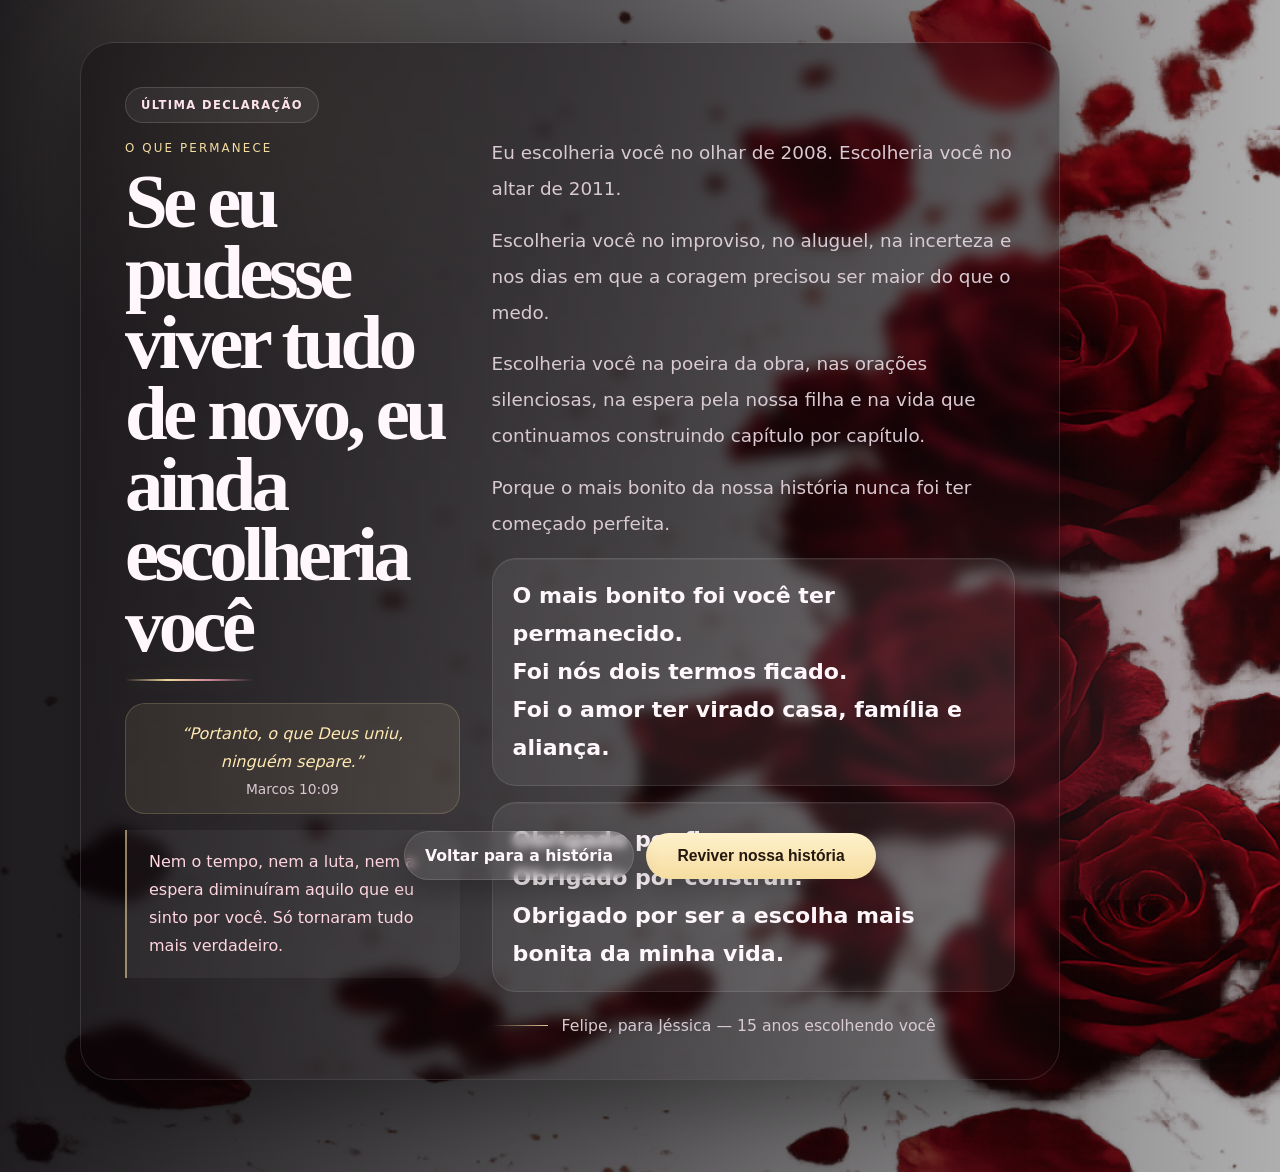
==== declaracao.html @ 46ca0038 "Add files via upload" ====
<!DOCTYPE html>
<html lang="pt-BR">
<head>
  <meta charset="UTF-8" />
  <meta name="viewport" content="width=device-width, initial-scale=1.0" />
  <title>Declaração Final | Felipe & Jéssica</title>
  <meta name="description" content="Declaração final de Felipe para Jéssica pelos 15 anos de casamento." />
  <style>
    :root{
      --bg:#090609;
      --text:#fff7fb;
      --muted:#d8c9d2;
      --rose:#f29ab3;
      --rose-2:#ffd5df;
      --gold:#f6dda0;
      --gold-soft:#fff1cc;
      --line:rgba(255,255,255,.13);
      --shadow:0 28px 90px rgba(0,0,0,.45);
    }

    *{box-sizing:border-box}

    html{scroll-behavior:smooth}

    body{
      margin:0;
      min-height:100svh;
      font-family:"Segoe UI", system-ui, -apple-system, sans-serif;
      color:var(--text);
      background:
        linear-gradient(90deg, rgba(8,5,8,.90), rgba(8,5,8,.66), rgba(8,5,8,.32)),
        url('./fotos/assets/rosas-v40.png') right center / cover no-repeat fixed;
      overflow-x:hidden;
    }

    body::before{
      content:"";
      position:fixed;
      inset:0;
      pointer-events:none;
      background:
        radial-gradient(circle at 20% 12%, rgba(246,221,160,.09), transparent 22%),
        radial-gradient(circle at 82% 78%, rgba(242,154,179,.12), transparent 24%);
      z-index:0;
    }

    .page{
      position:relative;
      z-index:1;
      width:min(1120px, calc(100% - 28px));
      margin:0 auto;
      min-height:100svh;
      display:grid;
      align-items:center;
      padding:42px 0 92px;
    }

    .panel{
      width:min(980px, 100%);
      padding:clamp(24px, 4vw, 44px);
      border-radius:34px;
      background:linear-gradient(180deg, rgba(12,7,11,.42), rgba(12,7,11,.22));
      border:1px solid rgba(255,255,255,.12);
      box-shadow:var(--shadow);
      backdrop-filter:blur(7px);
    }

    .layout{
      display:grid;
      grid-template-columns:minmax(240px,.78fr) minmax(0,1.22fr);
      gap:32px;
      align-items:start;
    }

    .badge{
      display:inline-flex;
      padding:10px 15px;
      border-radius:999px;
      border:1px solid rgba(255,255,255,.14);
      background:rgba(255,255,255,.06);
      color:#ffe3ec;
      letter-spacing:.12em;
      text-transform:uppercase;
      font-size:.72rem;
      font-weight:800;
      margin-bottom:18px;
    }

    .kicker{
      color:var(--gold);
      letter-spacing:.18em;
      text-transform:uppercase;
      font-size:.74rem;
      margin:0 0 12px;
    }

    h1{
      margin:0 0 18px;
      font-family:Georgia, "Times New Roman", serif;
      font-size:clamp(2.5rem, 6vw, 5.3rem);
      line-height:.92;
      letter-spacing:-.06em;
      text-wrap:balance;
    }

    .divider{
      width:128px;
      height:2px;
      border-radius:999px;
      margin:0 0 22px;
      background:linear-gradient(90deg, rgba(246,221,160,0), rgba(246,221,160,.96), rgba(242,154,179,.82), rgba(246,221,160,0));
      box-shadow:0 0 18px rgba(246,221,160,.18);
    }

    .verse{
      margin:20px 0 16px;
      padding:16px 18px;
      border-radius:20px;
      background:rgba(246,221,160,.08);
      border:1px solid rgba(246,221,160,.18);
      text-align:center;
    }

    .verse p{
      margin:0;
      color:#ffe8b2;
      font-style:italic;
      line-height:1.7;
    }

    .verse span{
      display:block;
      margin-top:6px;
      color:var(--muted);
      font-size:.86rem;
    }

    .side-note{
      padding:18px 18px 18px 22px;
      border-left:2px solid rgba(246,221,160,.55);
      background:rgba(255,255,255,.05);
      border-radius:0 22px 22px 0;
      color:var(--rose-2);
      line-height:1.75;
    }

    .copy{
      padding-top:48px;
    }

    .copy p{
      color:var(--muted);
      line-height:1.95;
      font-size:clamp(1.02rem, 1.45vw, 1.15rem);
      margin:0 0 16px;
      max-width:46ch;
    }

    .impact{
      color:var(--text) !important;
      font-size:clamp(1.12rem, 2vw, 1.38rem) !important;
      font-weight:800;
      line-height:1.72 !important;
      margin-top:14px !important;
      padding:18px 20px;
      border-radius:24px;
      background:rgba(255,255,255,.07);
      border:1px solid rgba(255,255,255,.10);
      box-shadow:inset 0 1px 0 rgba(255,255,255,.05);
    }

    .signature{
      margin-top:24px;
      display:flex;
      align-items:center;
      gap:14px;
      color:var(--muted);
      font-size:.98rem;
    }

    .signature::before{
      content:"";
      width:56px;
      height:1px;
      background:linear-gradient(90deg, rgba(246,221,160,0), rgba(246,221,160,.9));
    }

    .actions{
      position:fixed;
      left:50%;
      bottom:20px;
      transform:translateX(-50%);
      z-index:5;
      display:flex;
      gap:12px;
      align-items:center;
      justify-content:center;
      width:min(680px, calc(100% - 24px));
    }

    .btn{
      appearance:none;
      border:none;
      cursor:pointer;
      text-decoration:none;
      display:inline-flex;
      align-items:center;
      justify-content:center;
      gap:10px;
      border-radius:999px;
      padding:14px 20px;
      font-weight:800;
      font-size:.98rem;
      transition:.25s ease;
      box-shadow:0 12px 28px rgba(0,0,0,.24);
    }

    .btn-primary{
      background:linear-gradient(180deg, var(--gold-soft), var(--gold));
      color:#24170d;
      min-width:230px;
    }

    .btn-secondary{
      background:rgba(255,255,255,.08);
      color:var(--text);
      border:1px solid rgba(255,255,255,.12);
      backdrop-filter:blur(5px);
    }

    .btn:hover{
      transform:translateY(-2px);
    }

    .final-screen{
      position:fixed;
      inset:0;
      z-index:20;
      display:none;
      align-items:center;
      justify-content:center;
      padding:22px;
      background:
        radial-gradient(circle at center, rgba(246,221,160,.08), transparent 26%),
        rgba(0,0,0,.88);
      color:#fff;
      text-align:center;
    }

    .final-screen.open{display:flex}

    .final-message{
      max-width:760px;
      font-family:Georgia, "Times New Roman", serif;
      font-size:clamp(2rem, 6vw, 4.4rem);
      line-height:1.18;
      letter-spacing:-.04em;
      animation:fadeUp .9s ease both;
    }

    @keyframes fadeUp{
      from{opacity:0; transform:translateY(20px)}
      to{opacity:1; transform:none}
    }

    @media (max-width:800px){
      body{
        background:
          linear-gradient(90deg, rgba(8,5,8,.88), rgba(8,5,8,.58), rgba(8,5,8,.26)),
          url('./fotos/assets/rosas-v40.png') center center / cover no-repeat fixed;
      }

      .page{
        width:min(100% - 20px, 1120px);
        padding:22px 0 110px;
        align-items:start;
      }

      .panel{
        padding:22px 18px;
        border-radius:24px;
      }

      .layout{
        grid-template-columns:1fr;
        gap:18px;
      }

      .copy{
        padding-top:0;
      }

      h1{
        font-size:clamp(2.15rem, 11vw, 3.7rem);
      }

      .copy p{
        max-width:none;
        line-height:1.78;
      }

      .impact{
        padding:15px 14px;
        border-radius:18px;
      }

      .actions{
        flex-direction:column;
        bottom:12px;
      }

      .btn{
        width:100%;
      }
    }
  </style>
</head>
<body>
  <main class="page">
    <section class="panel">
      <div class="layout">
        <aside>
          <div class="badge">Última declaração</div>
          <div class="kicker">o que permanece</div>
          <h1>Se eu pudesse viver tudo de novo, eu ainda escolheria você</h1>
          <div class="divider" aria-hidden="true"></div>

          <div class="verse">
            <p>“Portanto, o que Deus uniu, ninguém separe.”</p>
            <span>Marcos 10:09</span>
          </div>

          <div class="side-note">
            Nem o tempo, nem a luta, nem a espera diminuíram aquilo que eu sinto por você.
            Só tornaram tudo mais verdadeiro.
          </div>
        </aside>

        <div class="copy">
          <p>Eu escolheria você no olhar de 2008. Escolheria você no altar de 2011.</p>

          <p>
            Escolheria você no improviso, no aluguel, na incerteza
            e nos dias em que a coragem precisou ser maior do que o medo.
          </p>

          <p>
            Escolheria você na poeira da obra, nas orações silenciosas,
            na espera pela nossa filha e na vida que continuamos construindo capítulo por capítulo.
          </p>

          <p>Porque o mais bonito da nossa história nunca foi ter começado perfeita.</p>

          <p class="impact">
            O mais bonito foi você ter permanecido.<br>
            Foi nós dois termos ficado.<br>
            Foi o amor ter virado casa, família e aliança.
          </p>

          <p class="impact">
            Obrigado por ficar.<br>
            Obrigado por construir.<br>
            Obrigado por ser a escolha mais bonita da minha vida.
          </p>

          <div class="signature">Felipe, para Jéssica — 15 anos escolhendo você</div>
        </div>
      </div>
    </section>
  </main>

  <div class="actions">
    <a class="btn btn-secondary" href="historia.html">Voltar para a história</a>
    <button class="btn btn-primary" type="button" id="reviverHistoria">Reviver nossa história</button>
  </div>

  <div class="final-screen" id="finalScreen">
    <div class="final-message">
      15 anos escolhendo você...<br><br>
      e eu escolheria tudo de novo.
    </div>
  </div>

  <script>
    const reviverBtn = document.getElementById('reviverHistoria');
    const finalScreen = document.getElementById('finalScreen');

    reviverBtn.addEventListener('click', () => {
      finalScreen.classList.add('open');

      setTimeout(() => {
        window.location.href = 'historia.html#capitulos';
      }, 4500);
    });

    finalScreen.addEventListener('click', () => {
      finalScreen.classList.remove('open');
    });
  </script>
</body>
</html>
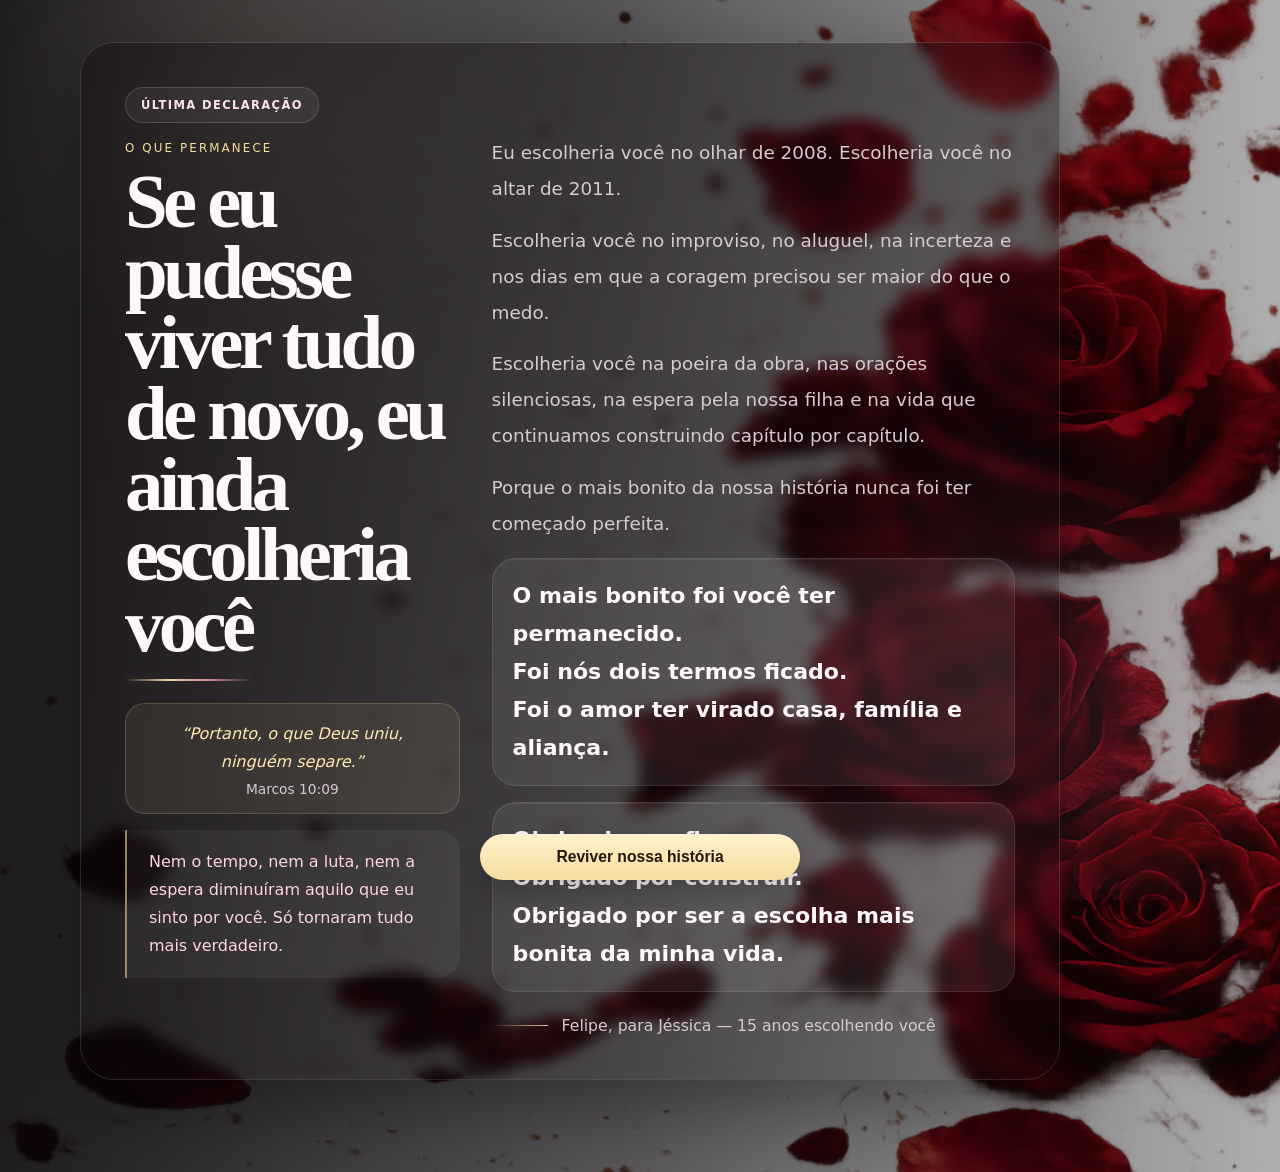
==== commit dae3cc61: "Update declaracao.html" ====
--- a/declaracao.html
+++ b/declaracao.html
@@ -313,7 +313,16 @@
         width:100%;
       }
     }
-  </style>
+  
+    /* ===== DECLARAÇÃO: BOTÃO ÚNICO ===== */
+    .actions{
+      justify-content:center !important;
+    }
+    .actions .btn-primary{
+      min-width:min(320px, 100%) !important;
+    }
+
+</style>
 </head>
 <body>
   <main class="page">
@@ -370,7 +379,6 @@
   </main>
 
   <div class="actions">
-    <a class="btn btn-secondary" href="historia.html">Voltar para a história</a>
     <button class="btn btn-primary" type="button" id="reviverHistoria">Reviver nossa história</button>
   </div>
 
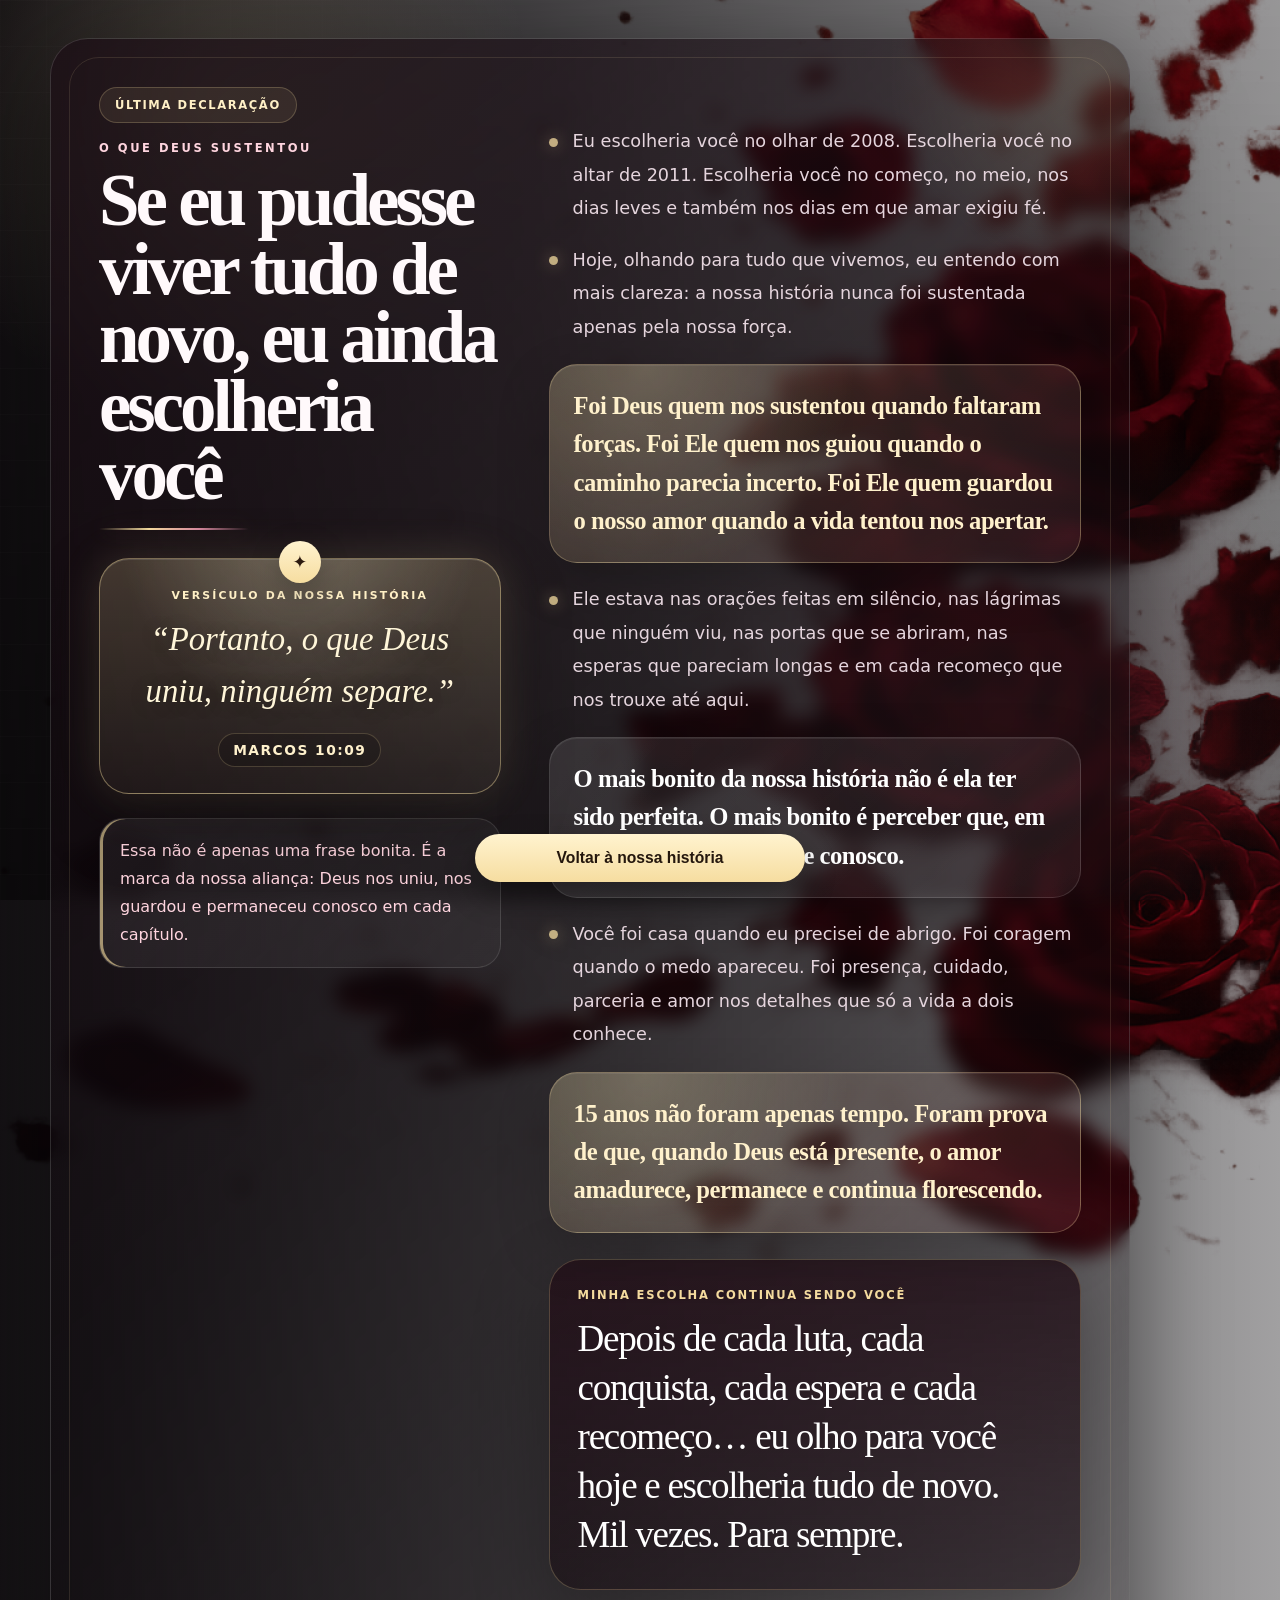
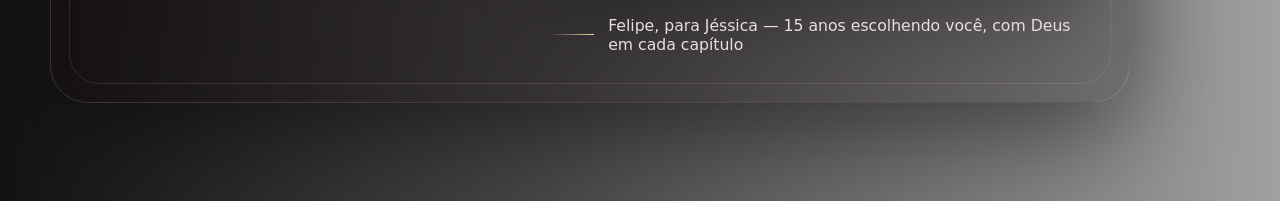
==== commit 90240e5b: "Update declaracao.html" ====
--- a/declaracao.html
+++ b/declaracao.html
@@ -8,18 +8,19 @@
   <style>
     :root{
       --bg:#090609;
-      --text:#fff7fb;
-      --muted:#d8c9d2;
+      --text:#fff9fb;
+      --muted:#e5d5dd;
+      --soft:#f8e7ee;
       --rose:#f29ab3;
       --rose-2:#ffd5df;
       --gold:#f6dda0;
-      --gold-soft:#fff1cc;
-      --line:rgba(255,255,255,.13);
-      --shadow:0 28px 90px rgba(0,0,0,.45);
+      --gold-2:#fff3cf;
+      --wine:#231019;
+      --line:rgba(255,255,255,.14);
+      --shadow:0 30px 100px rgba(0,0,0,.50);
     }
 
     *{box-sizing:border-box}
-
     html{scroll-behavior:smooth}
 
     body{
@@ -28,7 +29,7 @@
       font-family:"Segoe UI", system-ui, -apple-system, sans-serif;
       color:var(--text);
       background:
-        linear-gradient(90deg, rgba(8,5,8,.90), rgba(8,5,8,.66), rgba(8,5,8,.32)),
+        linear-gradient(90deg, rgba(8,5,8,.95), rgba(8,5,8,.74) 42%, rgba(8,5,8,.38)),
         url('./fotos/assets/rosas-v40.png') right center / cover no-repeat fixed;
       overflow-x:hidden;
     }
@@ -39,36 +40,75 @@
       inset:0;
       pointer-events:none;
       background:
-        radial-gradient(circle at 20% 12%, rgba(246,221,160,.09), transparent 22%),
-        radial-gradient(circle at 82% 78%, rgba(242,154,179,.12), transparent 24%);
+        radial-gradient(circle at 17% 12%, rgba(246,221,160,.15), transparent 24%),
+        radial-gradient(circle at 78% 80%, rgba(242,154,179,.14), transparent 28%),
+        linear-gradient(180deg, rgba(0,0,0,.06), rgba(0,0,0,.38));
+      z-index:0;
+    }
+
+    body::after{
+      content:"";
+      position:fixed;
+      inset:0;
+      pointer-events:none;
+      background-image:
+        linear-gradient(rgba(255,255,255,.026) 1px, transparent 1px),
+        linear-gradient(90deg, rgba(255,255,255,.018) 1px, transparent 1px);
+      background-size:46px 46px;
+      mask-image:linear-gradient(90deg, rgba(0,0,0,.55), transparent 75%);
       z-index:0;
     }
 
     .page{
       position:relative;
       z-index:1;
-      width:min(1120px, calc(100% - 28px));
+      width:min(1180px, calc(100% - 28px));
       margin:0 auto;
       min-height:100svh;
       display:grid;
       align-items:center;
-      padding:42px 0 92px;
+      padding:38px 0 98px;
     }
 
     .panel{
-      width:min(980px, 100%);
-      padding:clamp(24px, 4vw, 44px);
-      border-radius:34px;
-      background:linear-gradient(180deg, rgba(12,7,11,.42), rgba(12,7,11,.22));
-      border:1px solid rgba(255,255,255,.12);
+      position:relative;
+      overflow:hidden;
+      width:min(1080px, 100%);
+      padding:clamp(24px, 4vw, 48px);
+      border-radius:38px;
+      background:
+        linear-gradient(145deg, rgba(27,13,21,.72), rgba(12,7,11,.46) 55%, rgba(12,7,11,.24));
+      border:1px solid rgba(255,255,255,.14);
       box-shadow:var(--shadow);
-      backdrop-filter:blur(7px);
+      backdrop-filter:blur(9px);
+    }
+
+    .panel::before{
+      content:"";
+      position:absolute;
+      inset:18px;
+      border:1px solid rgba(246,221,160,.12);
+      border-radius:30px;
+      pointer-events:none;
+    }
+
+    .panel::after{
+      content:"";
+      position:absolute;
+      width:420px;
+      height:420px;
+      right:-170px;
+      top:-180px;
+      background:radial-gradient(circle, rgba(246,221,160,.13), transparent 68%);
+      pointer-events:none;
     }
 
     .layout{
+      position:relative;
+      z-index:1;
       display:grid;
-      grid-template-columns:minmax(240px,.78fr) minmax(0,1.22fr);
-      gap:32px;
+      grid-template-columns:minmax(270px,.86fr) minmax(0,1.14fr);
+      gap:clamp(26px, 4vw, 48px);
       align-items:start;
     }
 
@@ -76,10 +116,10 @@
       display:inline-flex;
       padding:10px 15px;
       border-radius:999px;
-      border:1px solid rgba(255,255,255,.14);
-      background:rgba(255,255,255,.06);
-      color:#ffe3ec;
-      letter-spacing:.12em;
+      border:1px solid rgba(246,221,160,.22);
+      background:rgba(246,221,160,.08);
+      color:#fff0c6;
+      letter-spacing:.14em;
       text-transform:uppercase;
       font-size:.72rem;
       font-weight:800;
@@ -87,112 +127,222 @@
     }
 
     .kicker{
-      color:var(--gold);
-      letter-spacing:.18em;
+      color:var(--rose-2);
+      letter-spacing:.22em;
       text-transform:uppercase;
-      font-size:.74rem;
+      font-size:.72rem;
       margin:0 0 12px;
+      font-weight:800;
     }
 
     h1{
       margin:0 0 18px;
       font-family:Georgia, "Times New Roman", serif;
-      font-size:clamp(2.5rem, 6vw, 5.3rem);
-      line-height:.92;
-      letter-spacing:-.06em;
+      font-size:clamp(2.45rem, 5.7vw, 5.05rem);
+      line-height:.94;
+      letter-spacing:-.055em;
       text-wrap:balance;
     }
 
     .divider{
-      width:128px;
+      width:150px;
       height:2px;
       border-radius:999px;
-      margin:0 0 22px;
-      background:linear-gradient(90deg, rgba(246,221,160,0), rgba(246,221,160,.96), rgba(242,154,179,.82), rgba(246,221,160,0));
-      box-shadow:0 0 18px rgba(246,221,160,.18);
-    }
-
-    .verse{
-      margin:20px 0 16px;
-      padding:16px 18px;
-      border-radius:20px;
-      background:rgba(246,221,160,.08);
-      border:1px solid rgba(246,221,160,.18);
+      margin:0 0 24px;
+      background:linear-gradient(90deg, rgba(246,221,160,0), rgba(246,221,160,1), rgba(242,154,179,.88), rgba(246,221,160,0));
+      box-shadow:0 0 22px rgba(246,221,160,.24);
+    }
+
+    .scripture-card{
+      position:relative;
+      margin:28px 0 24px;
+      padding:30px 24px 26px;
+      border-radius:30px;
+      background:
+        radial-gradient(circle at 50% -10%, rgba(255,247,215,.24), transparent 55%),
+        linear-gradient(180deg, rgba(246,221,160,.20), rgba(246,221,160,.055));
+      border:1px solid rgba(246,221,160,.42);
       text-align:center;
-    }
-
-    .verse p{
+      box-shadow:
+        0 24px 70px rgba(0,0,0,.30),
+        0 0 42px rgba(246,221,160,.16),
+        inset 0 1px 0 rgba(255,255,255,.12);
+    }
+
+    .scripture-card::before{
+      content:"✦";
+      position:absolute;
+      top:-18px;
+      left:50%;
+      transform:translateX(-50%);
+      width:42px;
+      height:42px;
+      display:grid;
+      place-items:center;
+      border-radius:50%;
+      color:#2c1a0f;
+      background:linear-gradient(180deg, var(--gold-2), var(--gold));
+      box-shadow:0 10px 30px rgba(0,0,0,.28);
+      font-size:1.1rem;
+    }
+
+    .scripture-label{
+      display:block;
+      margin-bottom:12px;
+      color:#fff0c6;
+      letter-spacing:.20em;
+      text-transform:uppercase;
+      font-size:.68rem;
+      font-weight:900;
+    }
+
+    .scripture-card blockquote{
       margin:0;
-      color:#ffe8b2;
+      color:#fff6d9;
+      font-family:Georgia, "Times New Roman", serif;
       font-style:italic;
-      line-height:1.7;
-    }
-
-    .verse span{
-      display:block;
-      margin-top:6px;
-      color:var(--muted);
+      line-height:1.58;
+      font-size:clamp(1.34rem, 2.75vw, 2.05rem);
+      text-shadow:0 2px 18px rgba(0,0,0,.25);
+    }
+
+    .scripture-card cite{
+      display:inline-flex;
+      margin-top:16px;
+      padding:8px 14px;
+      border-radius:999px;
+      background:rgba(0,0,0,.18);
+      color:#fff1cc;
+      border:1px solid rgba(246,221,160,.20);
+      font-style:normal;
       font-size:.86rem;
+      letter-spacing:.11em;
+      text-transform:uppercase;
+      font-weight:900;
     }
 
     .side-note{
-      padding:18px 18px 18px 22px;
-      border-left:2px solid rgba(246,221,160,.55);
-      background:rgba(255,255,255,.05);
-      border-radius:0 22px 22px 0;
+      padding:18px 20px;
+      border-radius:24px;
+      background:linear-gradient(135deg, rgba(255,255,255,.075), rgba(255,255,255,.035));
+      border:1px solid rgba(255,255,255,.11);
       color:var(--rose-2);
       line-height:1.75;
+      box-shadow:inset 3px 0 0 rgba(246,221,160,.62);
     }
 
     .copy{
-      padding-top:48px;
-    }
-
-    .copy p{
+      padding-top:38px;
+    }
+
+    .letter{
+      position:relative;
+      padding-left:24px;
+      margin:0 0 18px;
+      max-width:52ch;
       color:var(--muted);
-      line-height:1.95;
-      font-size:clamp(1.02rem, 1.45vw, 1.15rem);
-      margin:0 0 16px;
-      max-width:46ch;
-    }
-
-    .impact{
-      color:var(--text) !important;
-      font-size:clamp(1.12rem, 2vw, 1.38rem) !important;
-      font-weight:800;
-      line-height:1.72 !important;
-      margin-top:14px !important;
-      padding:18px 20px;
-      border-radius:24px;
-      background:rgba(255,255,255,.07);
-      border:1px solid rgba(255,255,255,.10);
-      box-shadow:inset 0 1px 0 rgba(255,255,255,.05);
+      line-height:1.9;
+      font-size:clamp(1.02rem, 1.38vw, 1.14rem);
+    }
+
+    .letter::before{
+      content:"";
+      position:absolute;
+      left:0;
+      top:.72em;
+      width:9px;
+      height:9px;
+      border-radius:50%;
+      background:rgba(246,221,160,.75);
+      box-shadow:0 0 16px rgba(246,221,160,.42);
+    }
+
+    .line-card{
+      position:relative;
+      margin:20px 0;
+      padding:22px 24px;
+      border-radius:28px;
+      background:
+        linear-gradient(135deg, rgba(255,255,255,.10), rgba(255,255,255,.045));
+      border:1px solid rgba(255,255,255,.12);
+      box-shadow:0 18px 52px rgba(0,0,0,.22), inset 0 1px 0 rgba(255,255,255,.07);
+      max-width:54ch;
+    }
+
+    .line-card strong{
+      display:block;
+      color:#fff;
+      font-family:Georgia, "Times New Roman", serif;
+      font-size:clamp(1.2rem, 2.1vw, 1.54rem);
+      line-height:1.55;
+      font-weight:700;
+      letter-spacing:-.02em;
+    }
+
+    .line-card.gold{
+      background:
+        radial-gradient(circle at 18% 0%, rgba(255,244,204,.18), transparent 44%),
+        linear-gradient(135deg, rgba(246,221,160,.18), rgba(242,154,179,.08));
+      border-color:rgba(246,221,160,.28);
+    }
+
+    .line-card.gold strong{
+      color:#fff1cc;
+    }
+
+    .closing-vow{
+      margin:26px 0 0;
+      padding:28px 28px 30px;
+      border-radius:32px;
+      background:
+        linear-gradient(180deg, rgba(35,16,25,.82), rgba(20,9,15,.55));
+      border:1px solid rgba(246,221,160,.24);
+      box-shadow:0 26px 76px rgba(0,0,0,.30);
+      max-width:56ch;
+    }
+
+    .closing-vow span{
+      display:block;
+      color:var(--gold);
+      letter-spacing:.16em;
+      text-transform:uppercase;
+      font-size:.72rem;
+      font-weight:900;
+      margin-bottom:12px;
+    }
+
+    .closing-vow p{
+      margin:0;
+      color:#fff;
+      font-family:Georgia, "Times New Roman", serif;
+      font-size:clamp(1.5rem, 3vw, 2.32rem);
+      line-height:1.32;
+      letter-spacing:-.035em;
     }
 
     .signature{
-      margin-top:24px;
+      margin-top:26px;
       display:flex;
       align-items:center;
       gap:14px;
-      color:var(--muted);
+      color:#eadce2;
       font-size:.98rem;
     }
 
     .signature::before{
       content:"";
-      width:56px;
+      width:58px;
       height:1px;
-      background:linear-gradient(90deg, rgba(246,221,160,0), rgba(246,221,160,.9));
+      background:linear-gradient(90deg, rgba(246,221,160,0), rgba(246,221,160,.95));
     }
 
     .actions{
       position:fixed;
       left:50%;
-      bottom:20px;
+      bottom:18px;
       transform:translateX(-50%);
       z-index:5;
       display:flex;
-      gap:12px;
       align-items:center;
       justify-content:center;
       width:min(680px, calc(100% - 24px));
@@ -208,29 +358,20 @@
       justify-content:center;
       gap:10px;
       border-radius:999px;
-      padding:14px 20px;
-      font-weight:800;
+      padding:15px 24px;
+      font-weight:900;
       font-size:.98rem;
       transition:.25s ease;
-      box-shadow:0 12px 28px rgba(0,0,0,.24);
+      box-shadow:0 14px 32px rgba(0,0,0,.30);
     }
 
     .btn-primary{
-      background:linear-gradient(180deg, var(--gold-soft), var(--gold));
+      background:linear-gradient(180deg, var(--gold-2), var(--gold));
       color:#24170d;
-      min-width:230px;
-    }
-
-    .btn-secondary{
-      background:rgba(255,255,255,.08);
-      color:var(--text);
-      border:1px solid rgba(255,255,255,.12);
-      backdrop-filter:blur(5px);
-    }
-
-    .btn:hover{
-      transform:translateY(-2px);
-    }
+      min-width:min(330px, 100%);
+    }
+
+    .btn:hover{transform:translateY(-2px)}
 
     .final-screen{
       position:fixed;
@@ -241,8 +382,8 @@
       justify-content:center;
       padding:22px;
       background:
-        radial-gradient(circle at center, rgba(246,221,160,.08), transparent 26%),
-        rgba(0,0,0,.88);
+        radial-gradient(circle at center, rgba(246,221,160,.10), transparent 28%),
+        rgba(0,0,0,.90);
       color:#fff;
       text-align:center;
     }
@@ -250,12 +391,23 @@
     .final-screen.open{display:flex}
 
     .final-message{
-      max-width:760px;
+      max-width:780px;
       font-family:Georgia, "Times New Roman", serif;
-      font-size:clamp(2rem, 6vw, 4.4rem);
-      line-height:1.18;
+      font-size:clamp(2rem, 5.8vw, 4.4rem);
+      line-height:1.16;
       letter-spacing:-.04em;
       animation:fadeUp .9s ease both;
+    }
+
+    .final-message small{
+      display:block;
+      margin-top:20px;
+      color:#fff1cc;
+      font-family:"Segoe UI", system-ui, sans-serif;
+      font-size:clamp(.92rem, 1.7vw, 1.05rem);
+      letter-spacing:.16em;
+      text-transform:uppercase;
+      font-weight:900;
     }
 
     @keyframes fadeUp{
@@ -266,63 +418,53 @@
     @media (max-width:800px){
       body{
         background:
-          linear-gradient(90deg, rgba(8,5,8,.88), rgba(8,5,8,.58), rgba(8,5,8,.26)),
+          linear-gradient(180deg, rgba(8,5,8,.92), rgba(8,5,8,.76), rgba(8,5,8,.52)),
           url('./fotos/assets/rosas-v40.png') center center / cover no-repeat fixed;
       }
 
       .page{
-        width:min(100% - 20px, 1120px);
-        padding:22px 0 110px;
+        width:min(100% - 18px, 1120px);
+        padding:18px 0 108px;
         align-items:start;
       }
 
       .panel{
-        padding:22px 18px;
-        border-radius:24px;
+        padding:24px 18px;
+        border-radius:28px;
       }
+
+      .panel::before{inset:10px; border-radius:22px}
 
       .layout{
         grid-template-columns:1fr;
         gap:18px;
       }
 
-      .copy{
-        padding-top:0;
+      .copy{padding-top:0}
+
+      h1{font-size:clamp(2.12rem, 10.8vw, 3.65rem)}
+
+      .scripture-card{
+        padding:30px 18px 24px;
+        border-radius:24px;
       }
 
-      h1{
-        font-size:clamp(2.15rem, 11vw, 3.7rem);
+      .side-note,
+      .line-card,
+      .closing-vow{
+        border-radius:22px;
       }
 
-      .copy p{
-        max-width:none;
-        line-height:1.78;
-      }
-
-      .impact{
-        padding:15px 14px;
-        border-radius:18px;
-      }
-
-      .actions{
-        flex-direction:column;
-        bottom:12px;
-      }
-
-      .btn{
-        width:100%;
-      }
-    }
-  
-    /* ===== DECLARAÇÃO: BOTÃO ÚNICO ===== */
-    .actions{
-      justify-content:center !important;
-    }
-    .actions .btn-primary{
-      min-width:min(320px, 100%) !important;
-    }
-
-</style>
+      .letter,
+      .line-card,
+      .closing-vow{max-width:none}
+
+      .letter{padding-left:18px; line-height:1.78}
+
+      .actions{bottom:12px}
+      .btn{width:100%; padding:14px 18px}
+    }
+  </style>
 </head>
 <body>
   <main class="page">
@@ -330,62 +472,62 @@
       <div class="layout">
         <aside>
           <div class="badge">Última declaração</div>
-          <div class="kicker">o que permanece</div>
+          <p class="kicker">o que Deus sustentou</p>
           <h1>Se eu pudesse viver tudo de novo, eu ainda escolheria você</h1>
           <div class="divider" aria-hidden="true"></div>
 
-          <div class="verse">
-            <p>“Portanto, o que Deus uniu, ninguém separe.”</p>
-            <span>Marcos 10:09</span>
+          <div class="scripture-card" aria-label="Versículo da nossa história">
+            <span class="scripture-label">Versículo da nossa história</span>
+            <blockquote>“Portanto, o que Deus uniu, ninguém separe.”</blockquote>
+            <cite>Marcos 10:09</cite>
           </div>
 
           <div class="side-note">
-            Nem o tempo, nem a luta, nem a espera diminuíram aquilo que eu sinto por você.
-            Só tornaram tudo mais verdadeiro.
+            Essa não é apenas uma frase bonita. É a marca da nossa aliança: Deus nos uniu, nos guardou e permaneceu conosco em cada capítulo.
           </div>
         </aside>
 
         <div class="copy">
-          <p>Eu escolheria você no olhar de 2008. Escolheria você no altar de 2011.</p>
-
-          <p>
-            Escolheria você no improviso, no aluguel, na incerteza
-            e nos dias em que a coragem precisou ser maior do que o medo.
-          </p>
-
-          <p>
-            Escolheria você na poeira da obra, nas orações silenciosas,
-            na espera pela nossa filha e na vida que continuamos construindo capítulo por capítulo.
-          </p>
-
-          <p>Porque o mais bonito da nossa história nunca foi ter começado perfeita.</p>
-
-          <p class="impact">
-            O mais bonito foi você ter permanecido.<br>
-            Foi nós dois termos ficado.<br>
-            Foi o amor ter virado casa, família e aliança.
-          </p>
-
-          <p class="impact">
-            Obrigado por ficar.<br>
-            Obrigado por construir.<br>
-            Obrigado por ser a escolha mais bonita da minha vida.
-          </p>
-
-          <div class="signature">Felipe, para Jéssica — 15 anos escolhendo você</div>
+          <p class="letter">Eu escolheria você no olhar de 2008. Escolheria você no altar de 2011. Escolheria você no começo, no meio, nos dias leves e também nos dias em que amar exigiu fé.</p>
+
+          <p class="letter">Hoje, olhando para tudo que vivemos, eu entendo com mais clareza: a nossa história nunca foi sustentada apenas pela nossa força.</p>
+
+          <div class="line-card gold">
+            <strong>Foi Deus quem nos sustentou quando faltaram forças. Foi Ele quem nos guiou quando o caminho parecia incerto. Foi Ele quem guardou o nosso amor quando a vida tentou nos apertar.</strong>
+          </div>
+
+          <p class="letter">Ele estava nas orações feitas em silêncio, nas lágrimas que ninguém viu, nas portas que se abriram, nas esperas que pareciam longas e em cada recomeço que nos trouxe até aqui.</p>
+
+          <div class="line-card">
+            <strong>O mais bonito da nossa história não é ela ter sido perfeita. O mais bonito é perceber que, em todo tempo, Deus esteve conosco.</strong>
+          </div>
+
+          <p class="letter">Você foi casa quando eu precisei de abrigo. Foi coragem quando o medo apareceu. Foi presença, cuidado, parceria e amor nos detalhes que só a vida a dois conhece.</p>
+
+          <div class="line-card gold">
+            <strong>15 anos não foram apenas tempo. Foram prova de que, quando Deus está presente, o amor amadurece, permanece e continua florescendo.</strong>
+          </div>
+
+          <div class="closing-vow">
+            <span>Minha escolha continua sendo você</span>
+            <p>Depois de cada luta, cada conquista, cada espera e cada recomeço… eu olho para você hoje e escolheria tudo de novo. Mil vezes. Para sempre.</p>
+          </div>
+
+          <div class="signature">Felipe, para Jéssica — 15 anos escolhendo você, com Deus em cada capítulo</div>
         </div>
       </div>
     </section>
   </main>
 
   <div class="actions">
-    <button class="btn btn-primary" type="button" id="reviverHistoria">Reviver nossa história</button>
+    <button class="btn btn-primary" type="button" id="reviverHistoria">Voltar à nossa história</button>
   </div>
 
   <div class="final-screen" id="finalScreen">
     <div class="final-message">
       15 anos escolhendo você...<br><br>
-      e eu escolheria tudo de novo.
+      com Deus escrevendo cada capítulo.
+      <small>Eu escolheria tudo de novo</small>
     </div>
   </div>
 
@@ -397,7 +539,7 @@
       finalScreen.classList.add('open');
 
       setTimeout(() => {
-        window.location.href = 'historia.html#capitulos';
+        window.location.href = 'index.html';
       }, 4500);
     });
 
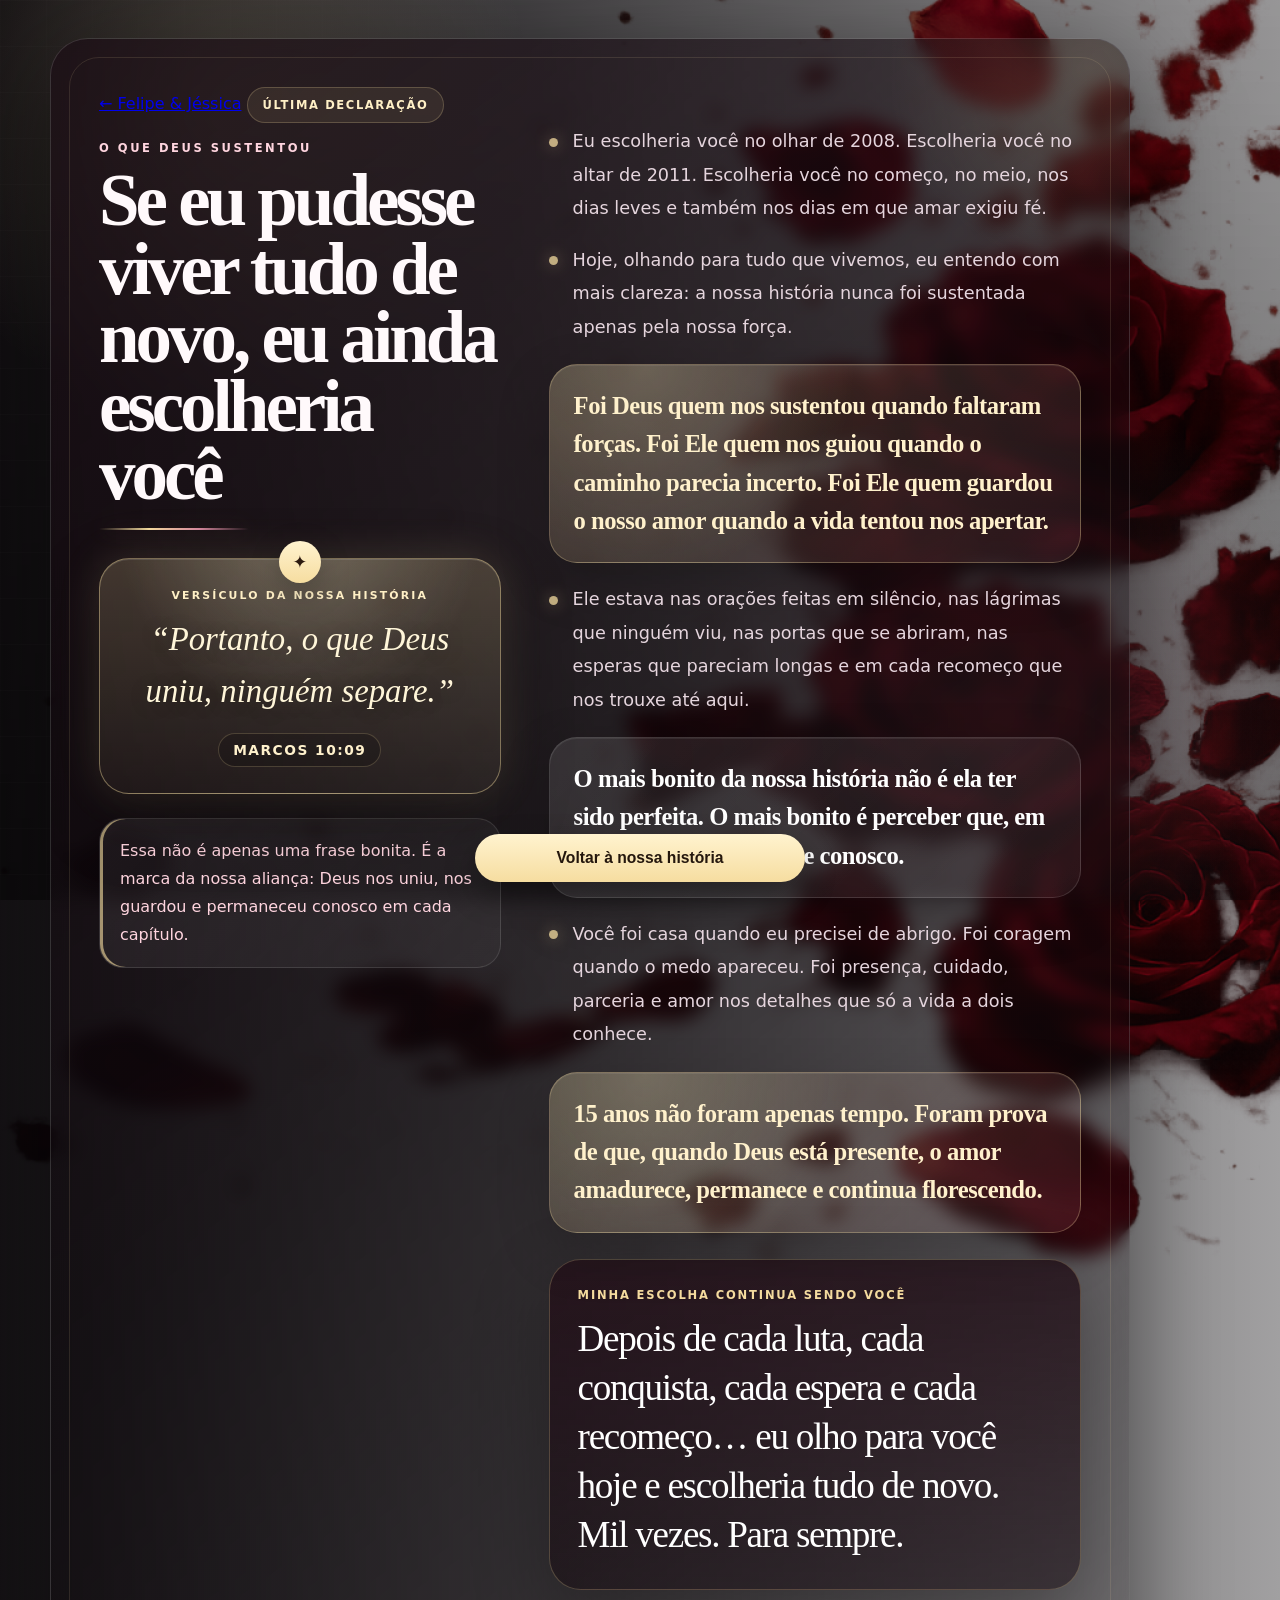
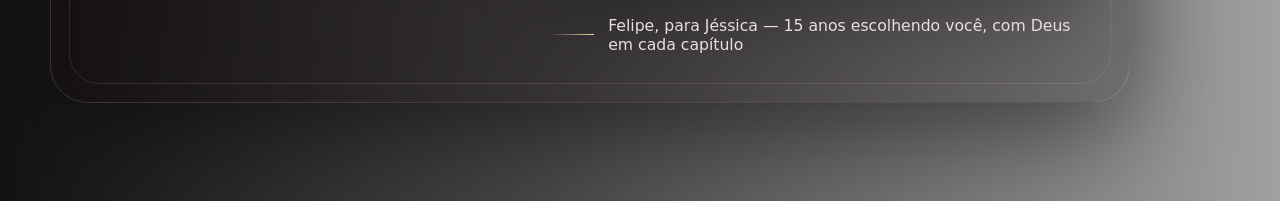
==== commit fbe5df4f: "Add home link to declaracao.html" ====
--- a/declaracao.html
+++ b/declaracao.html
@@ -465,12 +465,22 @@
       .btn{width:100%; padding:14px 18px}
     }
   </style>
+  <link rel="icon" href="data:image/svg+xml,%3Csvg xmlns='http://www.w3.org/2000/svg' viewBox='0 0 32 32'%3E%3Cpolygon points='16,2 26,10 22,28 10,28 6,10' fill='%230c0810' stroke='%23f0cf83' stroke-width='1.4'/%3E%3Cpolygon points='16,2 26,10 16,14' fill='%23f0cf83' opacity='0.9'/%3E%3Cpolygon points='16,2 6,10 16,14' fill='%23ea94ae' opacity='0.75'/%3E%3Cpolygon points='6,10 16,14 10,28' fill='%23cdeaff' opacity='0.35'/%3E%3Cpolygon points='26,10 16,14 22,28' fill='%23f0cf83' opacity='0.45'/%3E%3C/svg%3E">
+  <meta property="og:type" content="website">
+  <meta property="og:title" content="Declaração final | Felipe & Jéssica">
+  <meta property="og:description" content="Se eu pudesse viver tudo de novo, eu ainda escolheria você.">
+  <meta property="og:image" content="./fotos/assets/rosas-v40.png">
+  <meta name="twitter:card" content="summary_large_image">
+  <!-- Sistema de design compartilhado com index.html e historia.html.
+       Carregado por último de propósito. -->
+  <link rel="stylesheet" href="css/site.css">
 </head>
 <body>
   <main class="page">
     <section class="panel">
       <div class="layout">
         <aside>
+          <a class="home-link" href="index.html">← Felipe &amp; Jéssica</a>
           <div class="badge">Última declaração</div>
           <p class="kicker">o que Deus sustentou</p>
           <h1>Se eu pudesse viver tudo de novo, eu ainda escolheria você</h1>
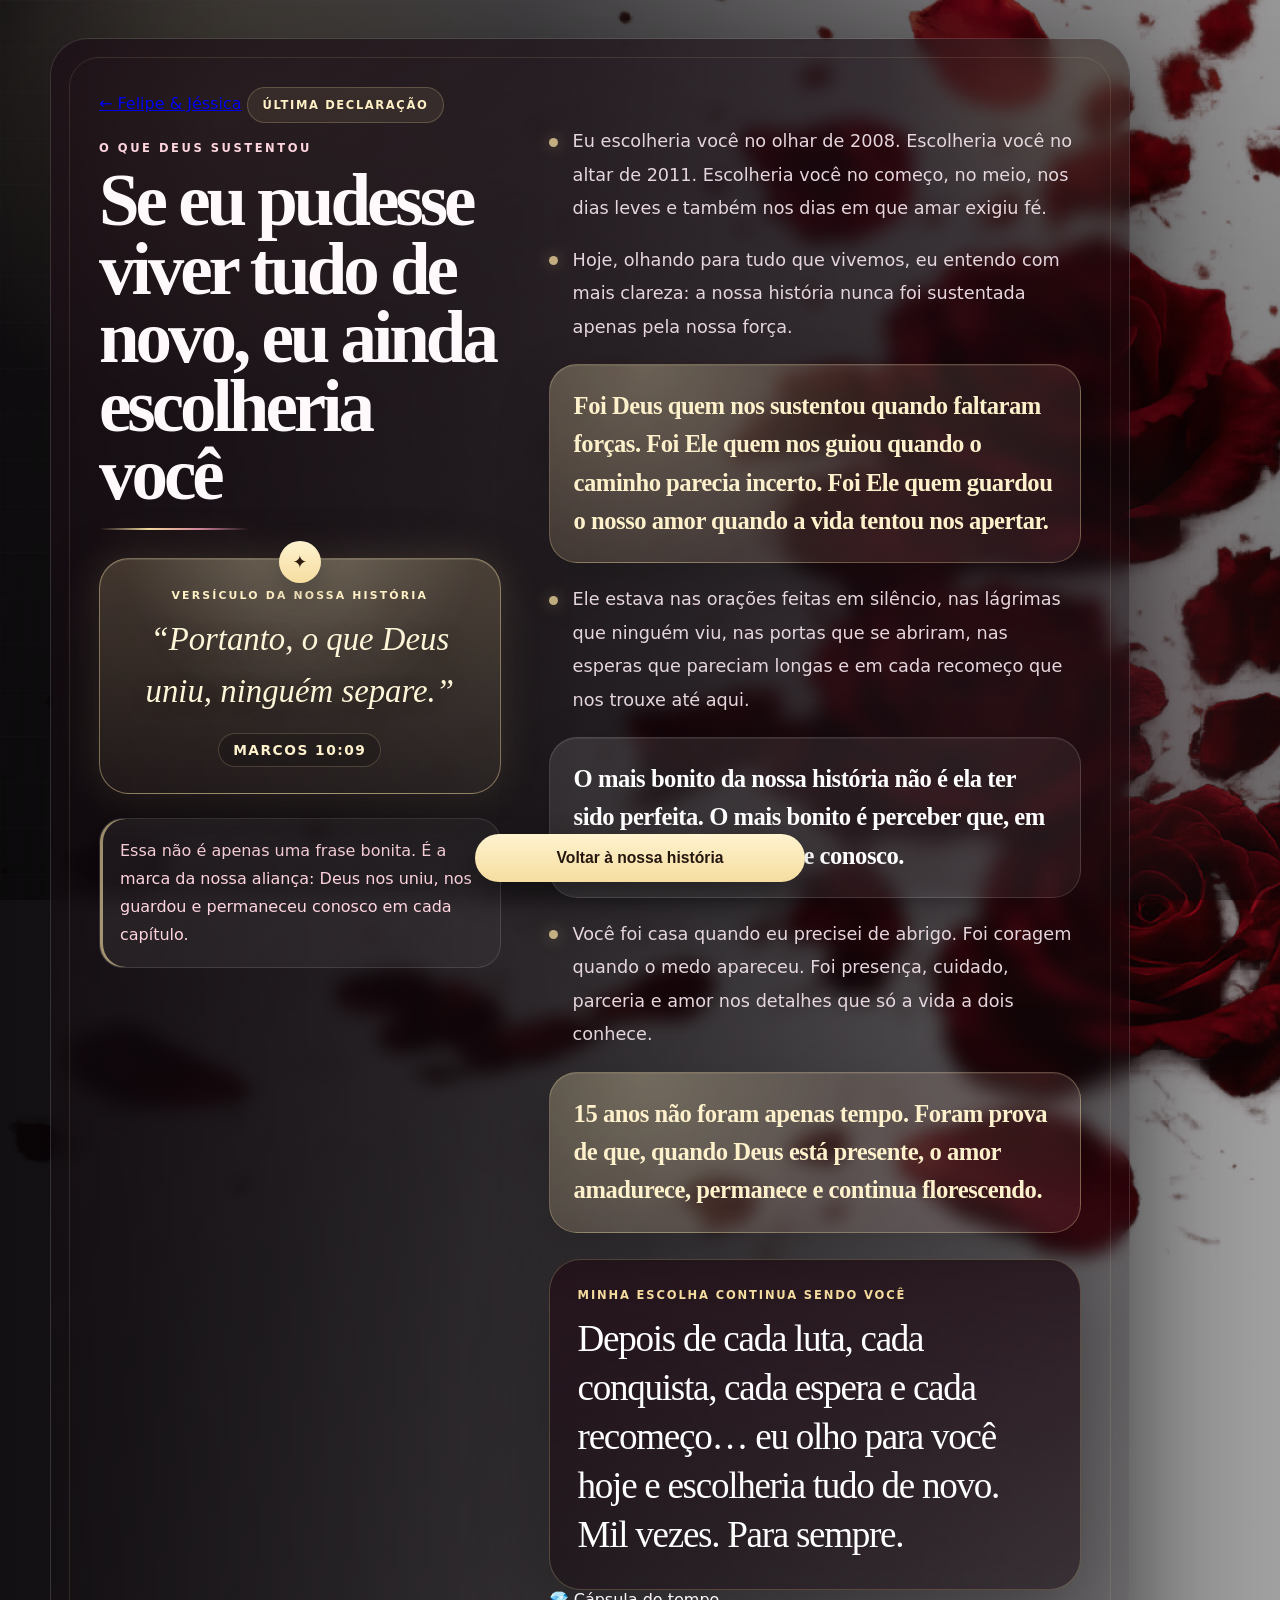
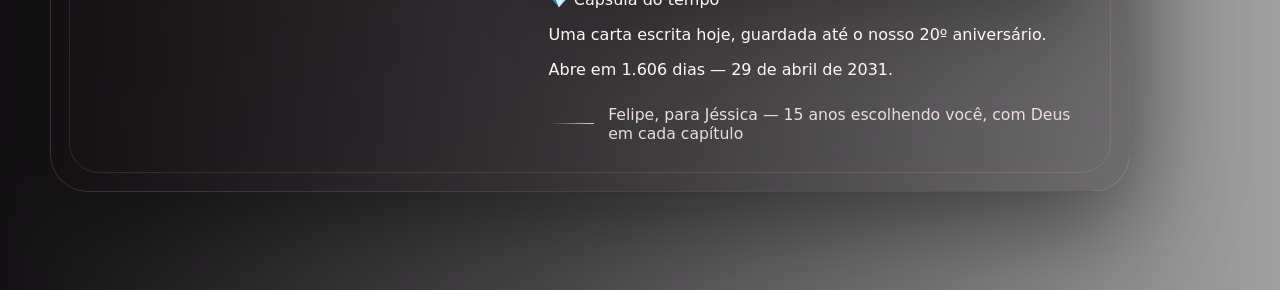
==== commit 9ac1d3a5: "Update declaracao.html" ====
--- a/declaracao.html
+++ b/declaracao.html
@@ -523,6 +523,28 @@
             <p>Depois de cada luta, cada conquista, cada espera e cada recomeço… eu olho para você hoje e escolheria tudo de novo. Mil vezes. Para sempre.</p>
           </div>
 
+          <div class="time-capsule" id="timeCapsule" data-abre="2031-04-29">
+            <div class="time-capsule-frozen" id="capsuleFrozen">
+              <span class="time-capsule-icon">💎</span>
+              <span class="time-capsule-label">Cápsula do tempo</span>
+              <p class="time-capsule-text">Uma carta escrita hoje, guardada até o nosso 20º aniversário.</p>
+              <p class="time-capsule-date" id="capsuleCountdown">Abre em 29 de abril de 2031.</p>
+            </div>
+            <div class="time-capsule-open" id="capsuleOpen" hidden>
+              <span class="time-capsule-label">Uma carta de 2026 para nós em 2031</span>
+              <!-- Carta de Felipe para os 20 anos, escrita em 28/07/2026. -->
+              <p class="time-capsule-text">Se estamos lendo esta mensagem hoje, significa que o tempo passou mais rápido do que imaginávamos. Espero que, ao abrir esta cápsula, possamos sorrir, nos abraçar e agradecer a Deus por tudo o que vivemos até aqui.</p>
+              <p class="time-capsule-text">No dia em que escrevo isto — celebrando nossos 15 anos de casados —, tenho a certeza absoluta de uma coisa: escolher você foi uma das melhores e mais abençoadas decisões da minha vida. O nosso amor nunca foi apenas um sentimento bonito. Ele foi construído nos dias simples, fortalecido nos dias difíceis e renovado em cada recomeço.</p>
+              <p class="time-capsule-text">Espero que ainda estejamos dando risada das mesmas bobagens, sonhando novos sonhos e segurando a mão um do outro com a mesma vontade de continuar caminhando juntos.</p>
+              <p class="time-capsule-text">Talvez nossos cabelos estejam mais brancos, talvez nossa filha já esteja trilhando seu próprio caminho, talvez muita coisa tenha mudado ao nosso redor. Mas meu desejo é que o mais importante permaneça intacto: nossa fé em Deus, o respeito, a amizade e a certeza de que sempre valeu a pena lutar pelo nosso casamento.</p>
+              <p class="time-capsule-text">Se ao longo destes vinte anos houve desafios, eles nos ensinaram e provaram a força do nosso amor. Se houve vitórias, elas nos lembraram da fidelidade de Deus.</p>
+              <p class="time-capsule-text">Obrigado por dividir a vida comigo, por acreditar em nós e por fazer do nosso lar o lugar onde sempre encontro paz.</p>
+              <p class="time-capsule-text">Que, ao terminar esta leitura, possamos olhar um para o outro e dizer:</p>
+              <p class="time-capsule-text"><strong>"Valeu a pena cada segundo. E eu escolheria você novamente, todos os dias."</strong></p>
+              <p class="time-capsule-text">Com todo o meu amor,<br>Felipe</p>
+            </div>
+          </div>
+
           <div class="signature">Felipe, para Jéssica — 15 anos escolhendo você, com Deus em cada capítulo</div>
         </div>
       </div>
@@ -556,6 +578,28 @@
     finalScreen.addEventListener('click', () => {
       finalScreen.classList.remove('open');
     });
+
+    // ── Cápsula do tempo: revela sozinha na data marcada em data-abre.
+    // Importante: é uma trava VISUAL, não uma trava de segurança — o
+    // texto já existe no código da página, só fica escondido até a
+    // data. Suficiente para um link privado que só vocês dois têm;
+    // não impede alguém de ver o texto abrindo "ver código-fonte". ──
+    (function initTimeCapsule(){
+      const capsule = document.getElementById('timeCapsule');
+      if (!capsule) return;
+      const abreEm = new Date(capsule.dataset.abre + 'T00:00:00');
+      const hoje = new Date();
+
+      if (hoje >= abreEm) {
+        document.getElementById('capsuleFrozen').hidden = true;
+        document.getElementById('capsuleOpen').hidden = false;
+        capsule.classList.add('unlocked');
+      } else {
+        const dias = Math.ceil((abreEm - hoje) / 86400000);
+        const contador = document.getElementById('capsuleCountdown');
+        if (contador) contador.textContent = `Abre em ${dias.toLocaleString('pt-BR')} dias — 29 de abril de 2031.`;
+      }
+    })();
   </script>
 </body>
 </html>
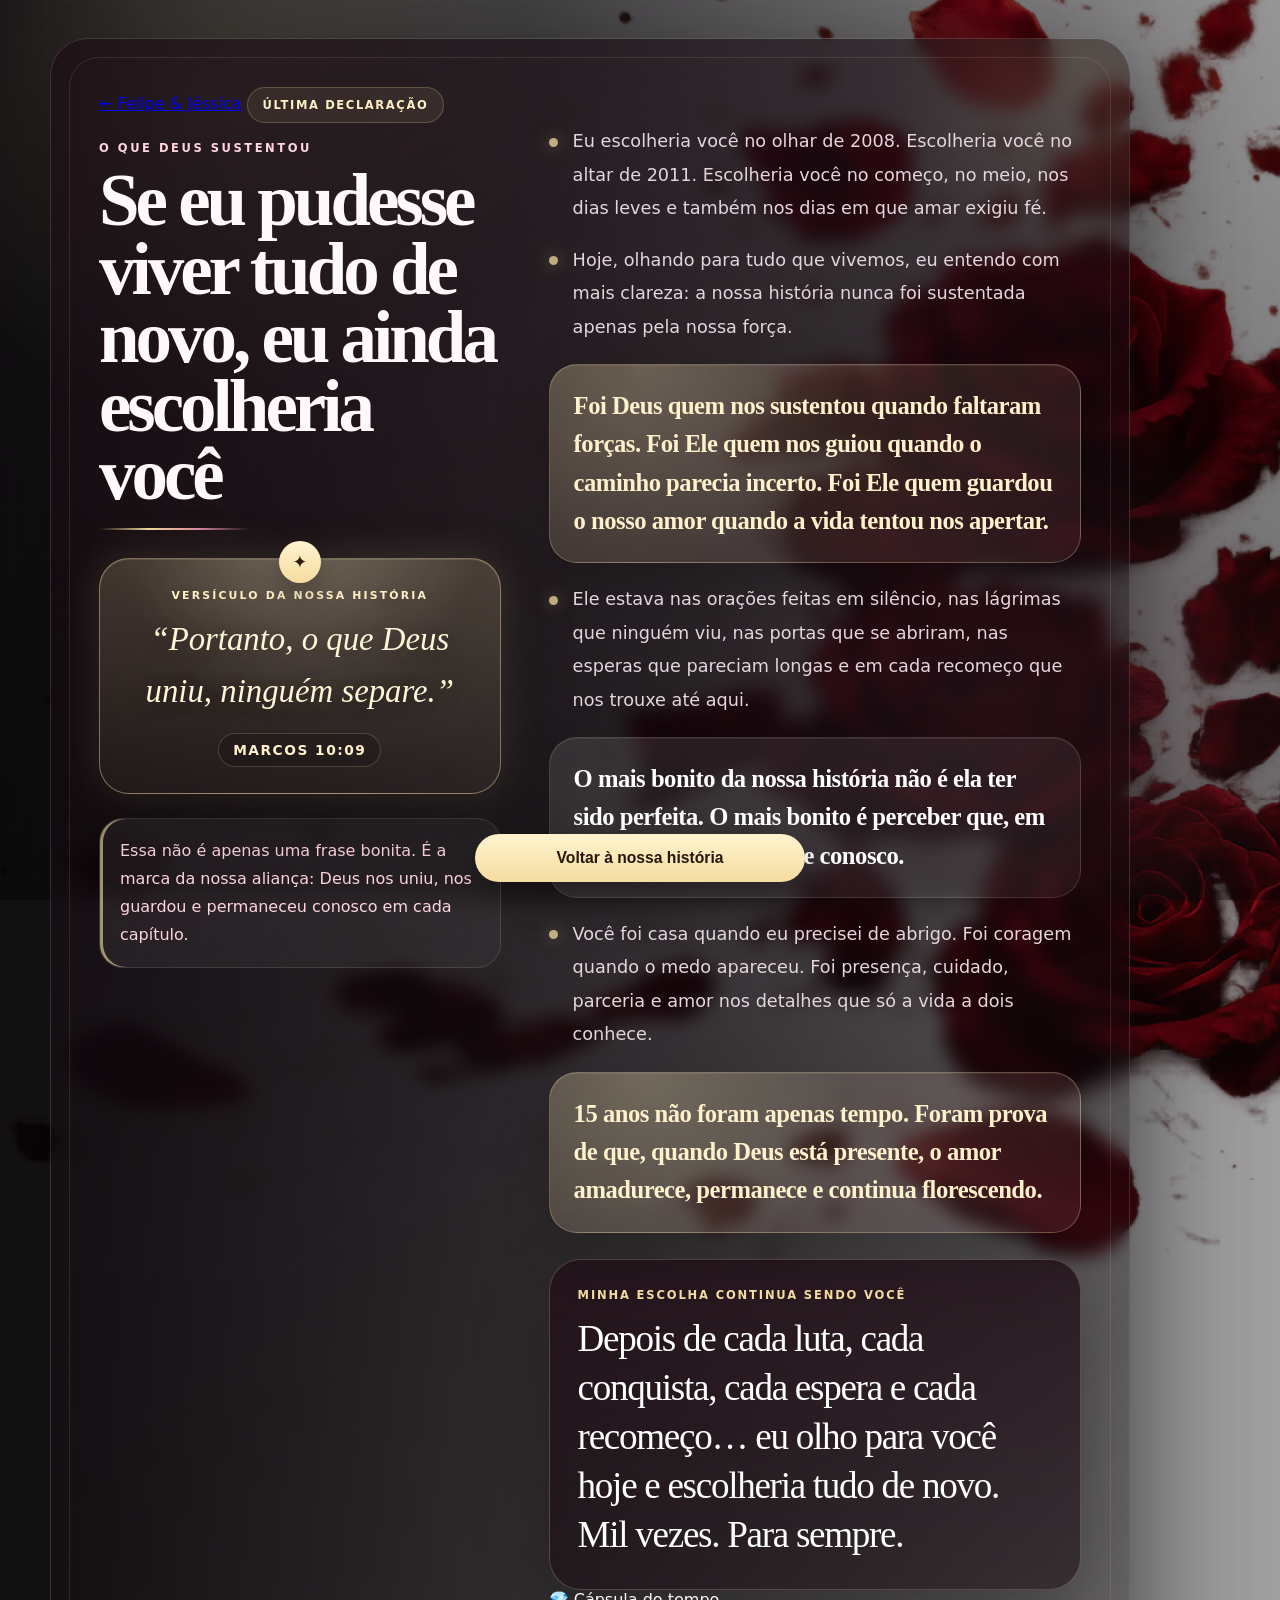
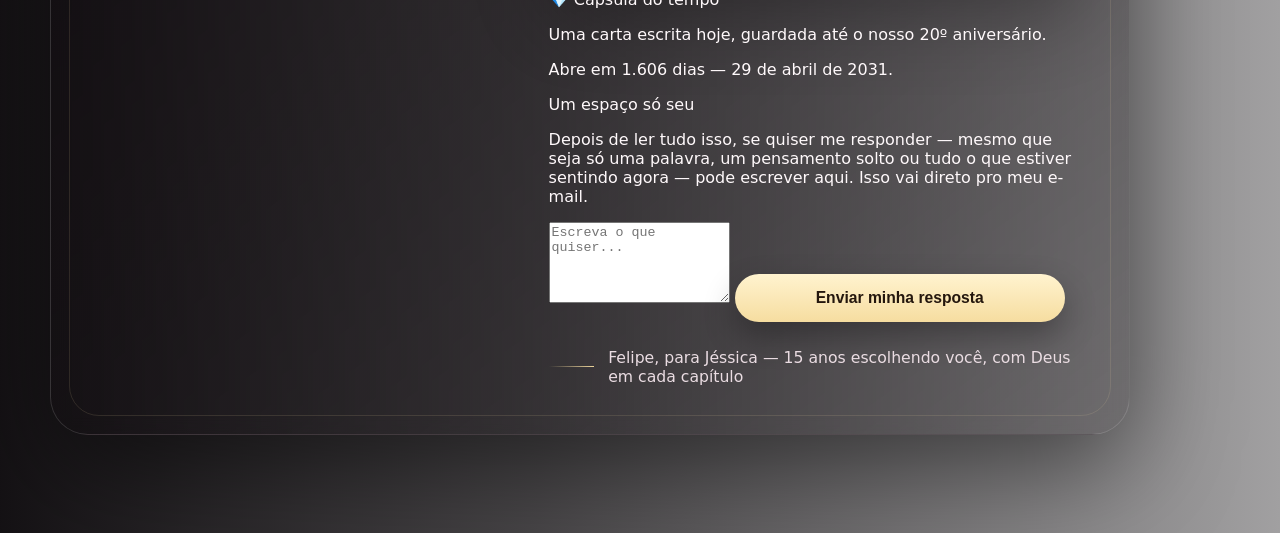
==== commit 0fd687b8: "Update declaracao.html" ====
--- a/declaracao.html
+++ b/declaracao.html
@@ -545,6 +545,14 @@
             </div>
           </div>
 
+          <div class="reply-space">
+            <span class="reply-label">Um espaço só seu</span>
+            <p class="reply-intro">Depois de ler tudo isso, se quiser me responder — mesmo que seja só uma palavra, um pensamento solto ou tudo o que estiver sentindo agora — pode escrever aqui. Isso vai direto pro meu e-mail.</p>
+            <textarea id="respostaJessica" class="reply-textarea" placeholder="Escreva o que quiser..." rows="5"></textarea>
+            <button type="button" class="btn btn-primary" id="enviarResposta">Enviar minha resposta</button>
+            <p class="reply-hint" id="respostaAviso" hidden>Escreve algo antes de enviar 🤍</p>
+          </div>
+
           <div class="signature">Felipe, para Jéssica — 15 anos escolhendo você, com Deus em cada capítulo</div>
         </div>
       </div>
@@ -600,6 +608,32 @@
         if (contador) contador.textContent = `Abre em ${dias.toLocaleString('pt-BR')} dias — 29 de abril de 2031.`;
       }
     })();
+
+    // ── Espaço de resposta: monta um e-mail pronto, endereçado
+    // pro Felipe, com o que a Jéssica escrever. Sem servidor,
+    // sem conta em serviço nenhum — só abre o app de e-mail dela. ──
+    (function initReplySpace(){
+      const btn = document.getElementById('enviarResposta');
+      const textarea = document.getElementById('respostaJessica');
+      const aviso = document.getElementById('respostaAviso');
+      if (!btn || !textarea) return;
+
+      btn.addEventListener('click', () => {
+        const texto = textarea.value.trim();
+        if (!texto) {
+          if (aviso) aviso.hidden = false;
+          textarea.focus();
+          return;
+        }
+        if (aviso) aviso.hidden = true;
+
+        const destino = 'feliper.palhares@gmail.com';
+        const assunto = 'Minha resposta — Bodas de Cristal';
+        const corpo = texto + '\n\n— Jéssica';
+        const link = `mailto:${destino}?subject=${encodeURIComponent(assunto)}&body=${encodeURIComponent(corpo)}`;
+        window.location.href = link;
+      });
+    })();
   </script>
 </body>
 </html>
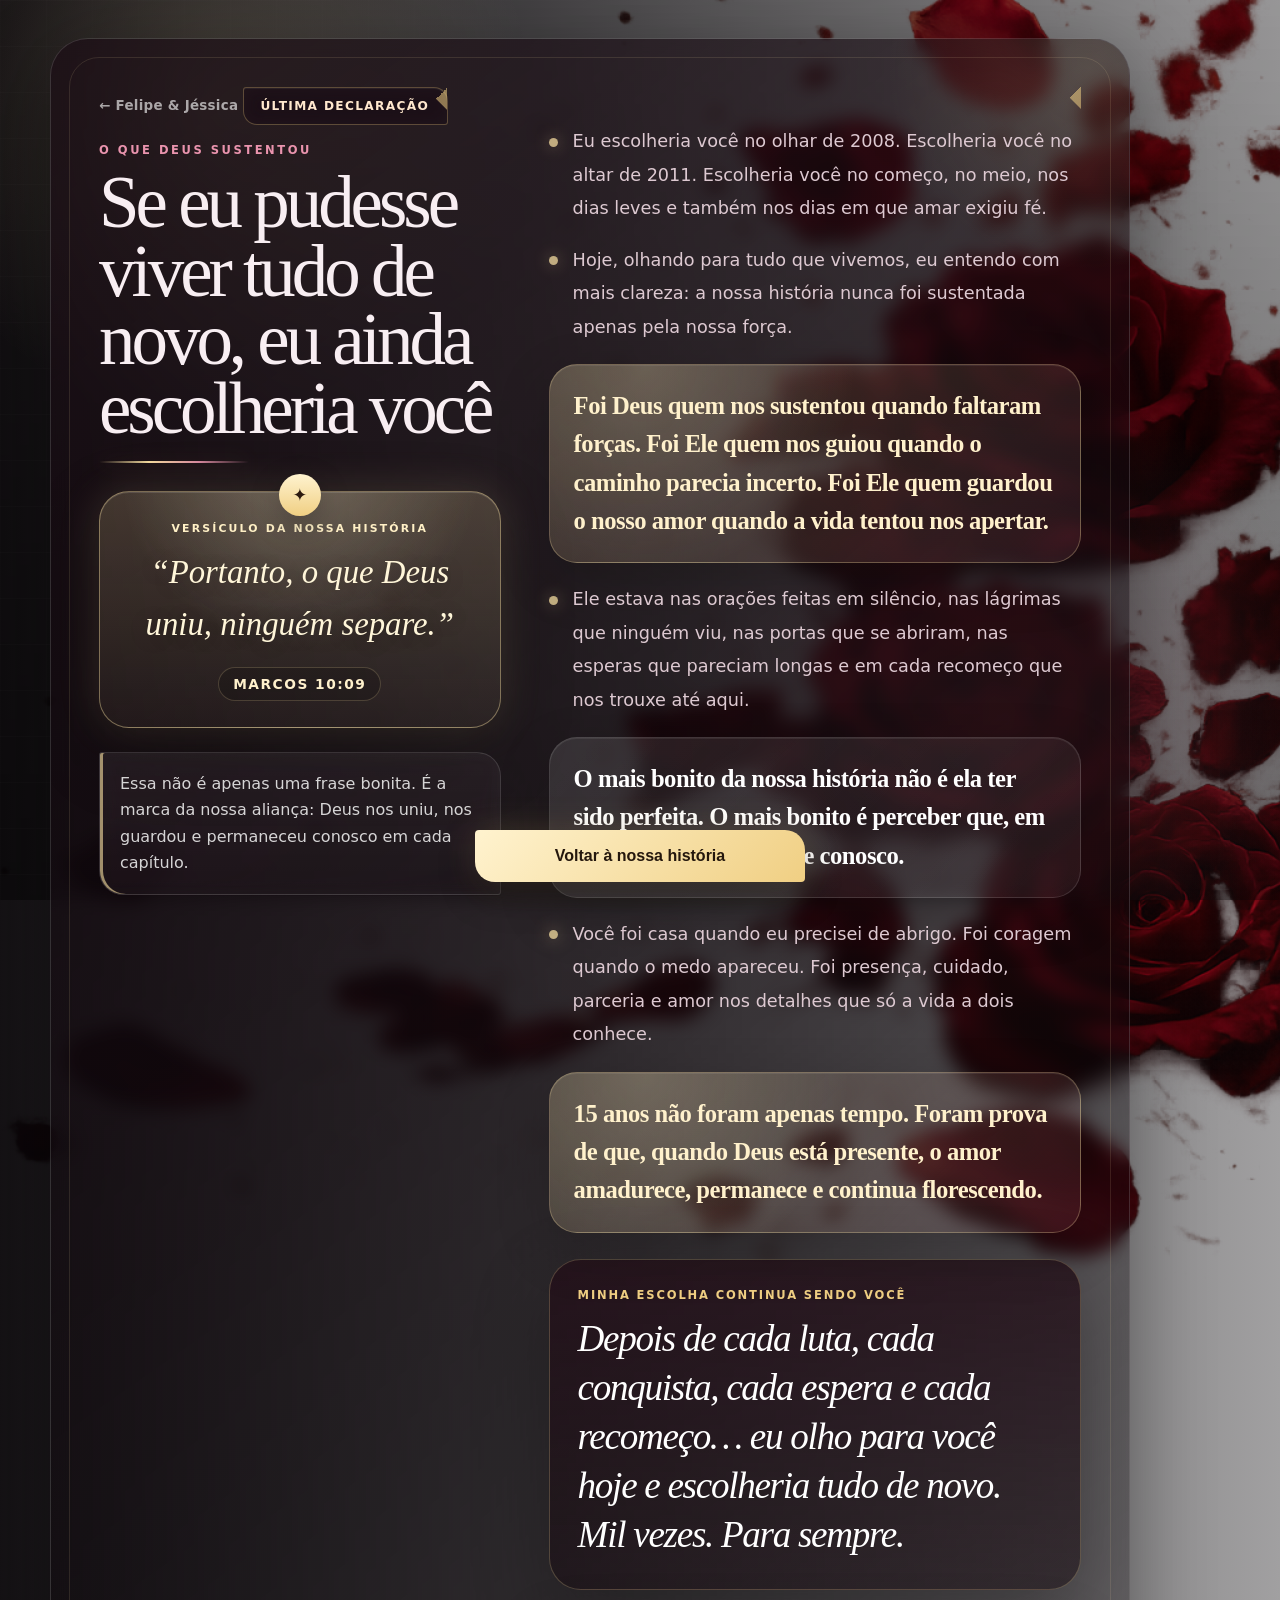
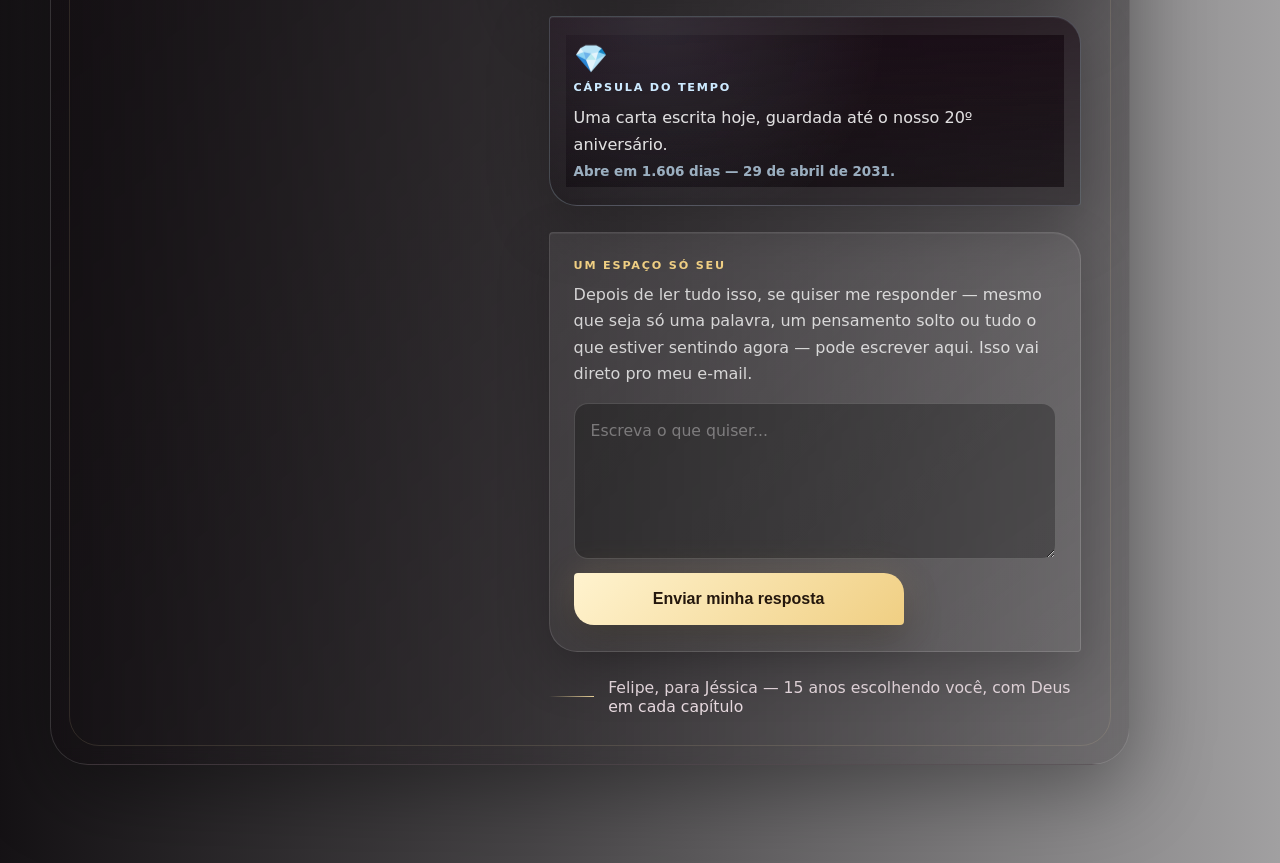
==== commit c6fed1cb: "Fix stylesheet link path in declaracao.html" ====
--- a/declaracao.html
+++ b/declaracao.html
@@ -473,7 +473,7 @@
   <meta name="twitter:card" content="summary_large_image">
   <!-- Sistema de design compartilhado com index.html e historia.html.
        Carregado por último de propósito. -->
-  <link rel="stylesheet" href="css/site.css">
+  <link rel="stylesheet" href="site.css">
 </head>
 <body>
   <main class="page">
--- a/site.css
+++ b/site.css
@@ -0,0 +1,561 @@
+/* ============================================================
+   BODAS DE CRISTAL — sistema de design compartilhado
+   Carregado por último em cada página (link no fim do <head>),
+   de propósito: nas páginas com anos de ajustes acumulados,
+   este arquivo passa a ser a palavra final sobre os elementos
+   centrais — sem precisar apagar nada do que já existia.
+   ============================================================ */
+
+@import url('https://fonts.googleapis.com/css2?family=Fraunces:ital,opsz,wght@0,9..144,300;0,9..144,500;0,9..144,650;1,9..144,400;1,9..144,500&display=swap');
+
+:root{
+  /* Paleta unificada — antes havia 3 pretos e 2 dourados
+     ligeiramente diferentes entre index/historia/declaração. */
+  --noite:    #0c0810;   /* fundo — antes #080508 / #090609 / #120d12 */
+  --vinho:    #1c0f18;   /* painel/glass, mais profundo que o preto puro */
+  --pergaminho: #f8eef2; /* texto principal — branco quente, não frio */
+  --muted:    #ddc9d1;   /* texto secundário unificado */
+  --ouro:     #f0cf83;   /* dourado único — antes #f6dda0 / #f5d58c */
+  --ouro-2:   #fff3cf;   /* variante clara do dourado, para gradientes */
+  --rosa:     #ea94ae;   /* rosa único — já era o mais consistente */
+  --cristal:  #cdeaff;   /* nota de gelo/cristal — só no elemento-assinatura */
+  --linha:    rgba(255,255,255,.14);
+  --sombra:   0 24px 80px rgba(0,0,0,.38);
+
+  /* Realias: cada página nasceu com nomes próprios pras mesmas
+     cores (--gold, --rose, --bg...). Em vez de caçar seletor por
+     seletor, isto aponta os nomes antigos pra paleta nova —
+     conserta de uma vez qualquer lugar que ainda não tocamos. */
+  --bg: var(--noite);
+  --bg-soft: var(--vinho);
+  --text: var(--pergaminho);
+  --gold: var(--ouro);
+  --gold-2: var(--ouro-2);
+  --gold-soft: var(--ouro-2);
+  --rose: var(--rosa);
+  --rose-2: var(--rosa);
+  --wine: var(--vinho);
+  --line: var(--linha);
+  --shadow: var(--sombra);
+}
+
+/* ── Correção técnica: fundo fixo quebra/engasga no Safari do
+   iPhone. Cada página redefine `background` inteiro no media
+   query mobile, então o !important aqui é o jeito limpo de
+   vencer só a sub-propriedade, sem reescrever cada página. ── */
+@media (max-width:720px){
+  body{ background-attachment: scroll !important; }
+}
+
+/* ============================================================
+   TIPOGRAFIA — troca a Georgia (fonte padrão de sistema, muda
+   de cara em cada aparelho) por uma serifa com identidade
+   própria. Peso variável: mais leve nos títulos grandes, mais
+   presente nas citações em itálico.
+   ============================================================ */
+h1, h2, h3,
+.section-title,
+.chapter-card h3,
+.declaration-panel h3,
+.cinematic-bridge h3,
+.letter-card h2,
+.closing-vow p,
+.final-message,
+.scripture-card blockquote{
+  font-family:'Fraunces', Georgia, 'Times New Roman', serif !important;
+}
+
+h1{ font-weight:500 !important; }
+h2, .section-title{ font-weight:500 !important; }
+.chapter-card h3, .declaration-panel h3, .cinematic-bridge h3, .letter-card h2{
+  font-weight:650 !important;
+}
+
+.scripture-card blockquote,
+.closing-vow p{
+  font-style:italic;
+  font-weight:400 !important;
+}
+
+/* ============================================================
+   GRADE DE COR — as fotos vão de 2008 até hoje: câmeras,
+   celulares e luzes diferentes em cada época. Um tratamento
+   sutil e único em todas unifica a sensação, como um álbum
+   com curadoria de verdade, não fotos soltas do WhatsApp.
+   ============================================================ */
+#heroImage, #jessicaPortrait, #modalImage, .thumb img{
+  filter:sepia(.12) saturate(1.12) contrast(1.04) brightness(1.02);
+}
+
+/* ============================================================
+   NAVEGAÇÃO DOS CAPÍTULOS NO CELULAR — hoje some completamente
+   abaixo de 720px (era display:none no historia.html original).
+   No aparelho onde a Jéssica provavelmente vai ler, restaura
+   numa versão compacta, encostada na lateral.
+   ============================================================ */
+@media (max-width:720px){
+  .timeline-nav{
+    display:flex !important;
+    flex-direction:column;
+    gap:8px;
+    position:fixed;
+    right:8px;
+    top:50%;
+    transform:translateY(-50%);
+    z-index:40;
+  }
+  .timeline-nav button{
+    width:8px !important;
+    height:8px !important;
+  }
+  .timeline-nav button.active{
+    transform:scale(1.5) !important;
+  }
+}
+
+/* ============================================================
+   CÁPSULA DO TEMPO — trancada visualmente como um cristal
+   congelado até a data marcada; derrete (revela) sozinha.
+   ============================================================ */
+.time-capsule{
+  position:relative;
+  margin:26px 0 0;
+  padding:26px 24px;
+  border-radius:4px 28px 4px 28px;
+  max-width:56ch;
+  background:
+    radial-gradient(circle at 20% 0%, rgba(205,234,255,.10), transparent 50%),
+    linear-gradient(180deg, rgba(28,15,24,.7), rgba(12,7,11,.4));
+  border:1px solid rgba(205,234,255,.22);
+  box-shadow:0 20px 60px rgba(0,0,0,.28), inset 0 1px 0 rgba(255,255,255,.06);
+}
+
+.time-capsule-icon{
+  display:block;
+  font-size:1.7rem;
+  filter:grayscale(.15);
+  margin-bottom:6px;
+}
+
+.time-capsule-label{
+  display:block;
+  color:var(--cristal);
+  letter-spacing:.16em;
+  text-transform:uppercase;
+  font-size:.7rem;
+  font-weight:900;
+  margin-bottom:10px;
+}
+
+.time-capsule-text{
+  margin:0 0 6px;
+  color:rgba(255,255,255,.82);
+  line-height:1.7;
+}
+
+.time-capsule-date{
+  margin:0;
+  color:rgba(205,234,255,.65);
+  font-size:.84rem;
+  font-weight:800;
+}
+
+/* Estado trancado: leve embaçado, como olhar através de gelo */
+.time-capsule-frozen{
+  position:relative;
+}
+.time-capsule-frozen::before{
+  content:"";
+  position:absolute;
+  inset:-8px;
+  backdrop-filter:blur(.4px);
+  background:linear-gradient(135deg, rgba(205,234,255,.05), transparent 60%);
+  pointer-events:none;
+  border-radius:inherit;
+}
+
+.time-capsule.unlocked{
+  border-color:rgba(240,207,131,.35);
+  animation:capsuleThaw 1.4s ease both;
+}
+
+@keyframes capsuleThaw{
+  from{ box-shadow:0 0 0 0 rgba(205,234,255,0), 0 20px 60px rgba(0,0,0,.28); }
+  40% { box-shadow:0 0 60px 6px rgba(205,234,255,.28), 0 20px 60px rgba(0,0,0,.28); }
+  to  { box-shadow:0 20px 60px rgba(0,0,0,.28), inset 0 1px 0 rgba(255,255,255,.06); }
+}
+
+@media (prefers-reduced-motion: reduce){
+  .time-capsule.unlocked{ animation:none; }
+}
+
+/* ============================================================
+   DIA ESPECIAL — 29 de abril, uma vez por ano. Reaproveita o
+   mesmo brilho prismático do final-message: reservado pra
+   ocasiões genuinamente raras, e esta é uma delas.
+   ============================================================ */
+.badge.is-today{
+  border-color:rgba(240,207,131,.7);
+  background:rgba(240,207,131,.14);
+  color:#fff3d6;
+  position:relative;
+  overflow:hidden;
+  animation:badgePulseToday 2.2s ease-in-out infinite;
+}
+.badge.is-today::before{
+  content:"";
+  position:absolute;
+  inset:0;
+  pointer-events:none;
+  background:linear-gradient(100deg,
+    transparent 0%, rgba(205,234,255,.22) 45%,
+    rgba(240,207,131,.3) 50%, rgba(234,148,174,.2) 55%, transparent 100%);
+  background-size:60% 100%;
+  background-repeat:no-repeat;
+  animation:prismSweep 2.6s ease-out .3s infinite;
+}
+@keyframes badgePulseToday{
+  0%,100%{ box-shadow:0 0 0 0 rgba(240,207,131,.35); }
+  50%    { box-shadow:0 0 24px 4px rgba(240,207,131,.35); }
+}
+@media (prefers-reduced-motion: reduce){
+  .badge.is-today{ animation:none; }
+  .badge.is-today::before{ animation:none; opacity:.5; }
+}
+
+/* ============================================================
+   PEDRA FACETADA — a navegação de entrada do site. Cada faceta
+   é um capítulo real, com cor conforme o tom emocional dele.
+   ============================================================ */
+.gem-nav{
+  margin-top:28px;
+  max-width:320px;
+}
+
+.gem-nav svg{
+  width:100%;
+  height:auto;
+  overflow:visible;
+}
+
+.gem-facet{
+  fill:rgba(255,255,255,.035);
+  stroke:rgba(255,255,255,.16);
+  stroke-width:1;
+  cursor:pointer;
+  transition:fill .35s ease, stroke .35s ease;
+}
+.gem-facet:hover, .gem-facet:focus-visible{
+  fill:rgba(240,207,131,.18);
+  stroke:var(--ouro);
+  stroke-width:1.4;
+  outline:none;
+}
+.gem-facet.f-rosa:hover, .gem-facet.f-rosa:focus-visible{
+  fill:rgba(234,148,174,.18);
+  stroke:var(--rosa);
+}
+.gem-facet.f-cristal:hover, .gem-facet.f-cristal:focus-visible{
+  fill:rgba(205,234,255,.16);
+  stroke:var(--cristal);
+}
+
+.gem-center-ring{
+  fill:none;
+  stroke:rgba(255,255,255,.2);
+  stroke-width:1;
+  pointer-events:none;
+}
+.gem-center-label{
+  font-family:'Fraunces', Georgia, serif;
+  font-style:italic;
+  font-size:13px;
+  fill:var(--muted);
+  text-anchor:middle;
+  pointer-events:none;
+}
+
+.gem-peek{
+  margin-top:18px;
+  min-height:52px;
+  transition:opacity .25s ease;
+}
+.gem-peek-year{
+  display:block;
+  color:var(--ouro);
+  letter-spacing:.14em;
+  text-transform:uppercase;
+  font-size:.68rem;
+  font-weight:800;
+  margin-bottom:4px;
+}
+.gem-peek-title{
+  display:block;
+  font-family:'Fraunces', Georgia, serif;
+  font-style:italic;
+  font-size:1rem;
+  color:var(--pergaminho);
+  max-width:34ch;
+}
+.gem-peek.empty .gem-peek-year,
+.gem-peek.empty .gem-peek-title{ opacity:.4; }
+
+@media (max-width:720px){
+  .gem-nav{ max-width:240px; }
+}
+
+/* ============================================================
+   ESPAÇO DE RESPOSTA — o site deixa de ser só monólogo.
+   ============================================================ */
+.reply-space{
+  position:relative;
+  margin:26px 0 0;
+  padding:26px 24px;
+  border-radius:4px 28px 4px 28px;
+  max-width:56ch;
+  background:linear-gradient(135deg, rgba(255,255,255,.075), rgba(255,255,255,.03));
+  border:1px solid rgba(255,255,255,.12);
+  box-shadow:0 18px 52px rgba(0,0,0,.22), inset 0 1px 0 rgba(255,255,255,.06);
+}
+
+.reply-label{
+  display:block;
+  color:var(--ouro);
+  letter-spacing:.16em;
+  text-transform:uppercase;
+  font-size:.7rem;
+  font-weight:900;
+  margin-bottom:10px;
+}
+
+.reply-intro{
+  margin:0 0 16px;
+  color:rgba(255,255,255,.78);
+  line-height:1.65;
+}
+
+.reply-textarea{
+  display:block;
+  width:100%;
+  padding:14px 16px;
+  border-radius:14px;
+  border:1px solid rgba(255,255,255,.16);
+  background:rgba(0,0,0,.28);
+  color:var(--pergaminho);
+  font-family:inherit;
+  font-size:.98rem;
+  line-height:1.6;
+  resize:vertical;
+  margin-bottom:14px;
+}
+
+.reply-textarea:focus-visible{
+  outline:2px solid var(--cristal);
+  outline-offset:2px;
+}
+
+.reply-textarea::placeholder{
+  color:rgba(255,255,255,.36);
+}
+
+.reply-hint{
+  margin:10px 0 0;
+  color:var(--rosa);
+  font-size:.86rem;
+  font-weight:800;
+}
+
+/* ============================================================
+   COMPONENTES COMPARTILHADOS
+   ============================================================ */
+
+.badge{
+  display:inline-flex;
+  align-items:center;
+  padding:11px 18px 11px 16px;
+  border-radius:3px 14px 3px 14px; /* canto facetado sutil, não um pill genérico */
+  border:1px solid rgba(240,207,131,.30);
+  background:rgba(28,15,24,.42);
+  color:#ffe8ce;
+  letter-spacing:.11em;
+  text-transform:uppercase;
+  font-size:.76rem;
+  font-weight:800;
+  backdrop-filter:blur(8px);
+  box-shadow:inset 0 1px 0 rgba(255,255,255,.06);
+  position:relative;
+}
+
+/* Corte de cristal: uma lasca de canto, não um cristal inteiro —
+   o sinal visual do site inteiro, sempre no canto superior direito
+   dos elementos que carregam peso emocional. Estático, quieto —
+   a assinatura que se repete sem gritar. */
+.badge::after,
+.chapter-card::after,
+.letter-card::after,
+.closing-vow::after{
+  content:"";
+  position:absolute;
+  top:0; right:0;
+  width:22px; height:22px;
+  background:linear-gradient(135deg, transparent 50%, rgba(240,207,131,.55) 50%);
+  clip-path:polygon(100% 0, 0 0, 100% 100%);
+  pointer-events:none;
+}
+
+.btn,.button{
+  appearance:none;
+  border:none;
+  cursor:pointer;
+  text-decoration:none;
+  display:inline-flex;
+  align-items:center;
+  justify-content:center;
+  gap:12px;
+  padding:17px 26px;
+  border-radius:4px 20px 4px 20px;
+  font-weight:900;
+  font-size:1rem;
+  transition:transform .25s ease, filter .25s ease, box-shadow .25s ease;
+  box-shadow:0 14px 36px rgba(0,0,0,.30), 0 0 34px rgba(240,207,131,.18);
+}
+
+.btn:hover,.button:hover{
+  transform:translateY(-2px);
+  filter:brightness(1.03);
+}
+
+.btn-primary,.button{
+  background:linear-gradient(135deg, var(--ouro-2), var(--ouro));
+  color:#24170d;
+}
+
+.btn-secondary{
+  background:rgba(255,255,255,.06);
+  color:var(--pergaminho);
+  border:1px solid rgba(255,255,255,.18);
+  box-shadow:none;
+}
+
+.date{
+  display:inline-flex;
+  align-items:center;
+  max-width:max-content;
+  padding:12px 18px;
+  border-radius:3px 999px 3px 999px;
+  border:1px solid var(--linha);
+  background:rgba(12,7,11,.22);
+  color:#f3e7ed;
+  backdrop-filter:blur(8px);
+  font-size:.96rem;
+}
+
+.closing-note,.side-note{
+  border-radius:3px 24px 3px 24px;
+  border:1px solid rgba(255,255,255,.12);
+  background:linear-gradient(180deg, rgba(255,255,255,.07), rgba(255,255,255,.035));
+  backdrop-filter:blur(8px);
+  color:rgba(255,255,255,.82);
+  line-height:1.65;
+}
+
+/* ── O momento de maior peso do site inteiro: o brilho
+   prismático, reservado para UM único lugar — a tela final
+   da declaração, o fechamento de toda a experiência. Gold →
+   gelo → rosa, a luz atravessando um cristal, uma vez só. ── */
+@keyframes prismSweep{
+  0%   { background-position: -140% 0; opacity:0; }
+  12%  { opacity:.9; }
+  55%  { opacity:.9; }
+  100% { background-position: 240% 0; opacity:0; }
+}
+
+.final-message{
+  position:relative;
+  overflow:hidden;
+}
+
+.final-message::before{
+  content:"";
+  position:absolute;
+  inset:0;
+  pointer-events:none;
+  background:linear-gradient(100deg,
+    transparent 0%,
+    rgba(205,234,255,.16) 45%,
+    rgba(240,207,131,.22) 50%,
+    rgba(234,148,174,.14) 55%,
+    transparent 100%);
+  background-size:60% 100%;
+  background-repeat:no-repeat;
+  animation:prismSweep 2.6s ease-out .3s 1 both;
+}
+
+@media (prefers-reduced-motion: reduce){
+  .final-message::before{ animation:none; opacity:0; }
+}
+
+/* ============================================================
+   CAMINHO DE VOLTA — hoje não existia nenhum, só o botão
+   "voltar" do navegador.
+   ============================================================ */
+.home-link{
+  display:inline-flex;
+  align-items:center;
+  gap:6px;
+  margin-bottom:14px;
+  color:rgba(255,255,255,.62);
+  text-decoration:none;
+  font-size:.84rem;
+  font-weight:800;
+  letter-spacing:.02em;
+  transition:color .2s ease;
+}
+.home-link:hover{ color:var(--ouro); }
+
+/* ============================================================
+   FOCO DE TECLADO — o site inteiro tinha praticamente zero
+   estado de foco visível. Um anel discreto, na cor do cristal,
+   em qualquer elemento navegável por Tab.
+   ============================================================ */
+a:focus-visible,
+button:focus-visible,
+[tabindex]:focus-visible{
+  outline:2px solid var(--cristal);
+  outline-offset:3px;
+  border-radius:4px;
+}
+
+/* ============================================================
+   IMPRESSÃO — a declaração final é, na prática, uma carta.
+   Hoje imprimir gastaria tinta no fundo escuro e sairia com
+   botões/brilhos na folha. Isto converte pra papel: fundo
+   claro, tipografia preta, só o texto que importa.
+   ============================================================ */
+@media print{
+  body::before, body::after,
+  .ambient, .glow,
+  .actions, .home-link, .final-screen,
+  .disc-player, audio,
+  button, .btn, .button,
+  .badge::after, .chapter-card::after, .letter-card::after, .closing-vow::after{
+    display:none !important;
+  }
+  body{
+    background:#fff !important;
+    color:#161016 !important;
+  }
+  .panel, .scripture-card, .line-card, .closing-vow, .side-note, .letter-card{
+    background:none !important;
+    border:none !important;
+    box-shadow:none !important;
+    backdrop-filter:none !important;
+    color:#161016 !important;
+    padding:0 !important;
+  }
+  h1, h2, .scripture-card blockquote, .closing-vow p{
+    color:#161016 !important;
+    text-shadow:none !important;
+  }
+  .letter, p{ color:#2a1f26 !important; }
+}
